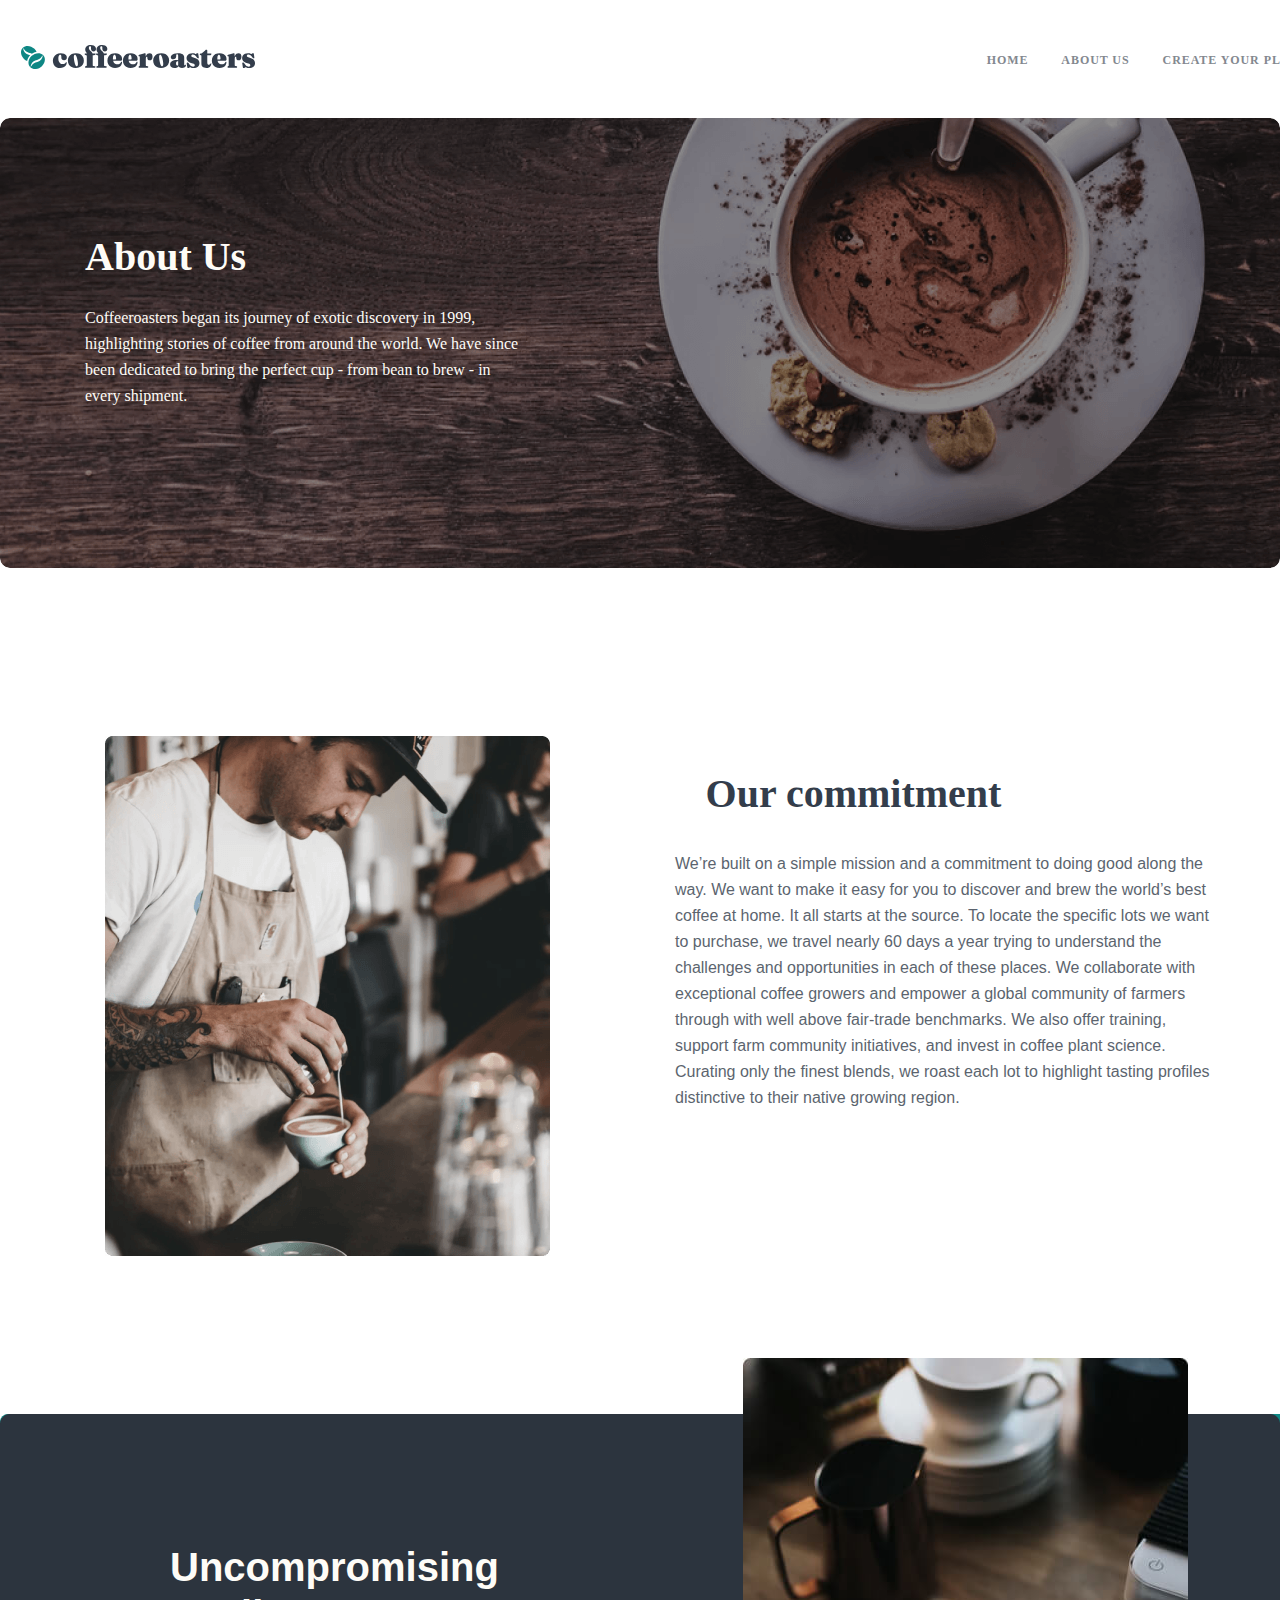
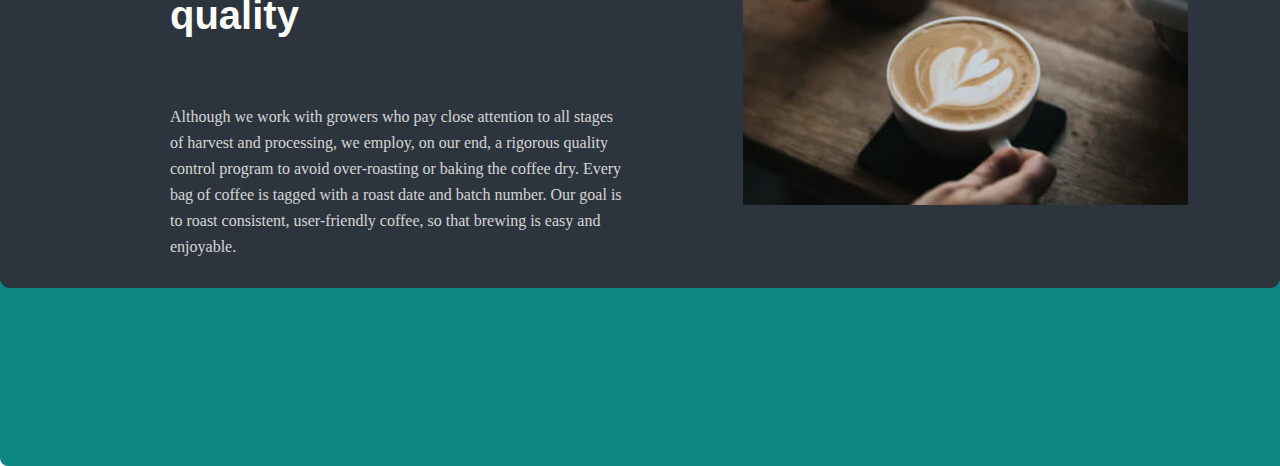
==== about.html @ 42d0ed80 "Add changing coffee" ====
<!DOCTYPE html>
<html lang="en">
<head>
    <meta charset="UTF-8">
    <meta http-equiv="X-UA-Compatible" content="IE=edge">
    <meta name="viewport" content="width=device-width, initial-scale=1.0">
    <link rel="stylesheet" href="./css/main.min.css">
    <title>About us</title>
</head>
<body>
    
    <!-- Header -->
    
    <header class="header">
        <div class="container">
            <a class="logo-link" href="./index.html">
                <img
                class="logo-link-image" 
                src="./images/header-logo.svg" 
                alt="coffeeroasters's logo"
                width="236"
                height="26"
                >
            </a>
            
            <!-- nav -->
            
            <nav class="nav">
                <ul class="nav__list">
                    <li class="nav__item">
                        <a class="nav__link nav__link--active" href="./index.html">HOME</a>
                    </li>
                    <li class="nav__item">
                        <a class="nav__link" href="./about.html">ABOUT US</a>
                    </li>
                    <li class="nav__item">
                        <a class="nav__link" href="./creat.html">Create your plan</a>
                    </li>
                </ul>
            </nav>
        </div>
    </header>
    
    <!-- Main -->
    
    <main class="main">
        
        <!-- Intro -->
        
        <section class="intro">
            <div class="container">
                <h1 class="intro__heading">About Us</h1>
                
                <p class="intro-paragraph">
                    Coffeeroasters began its journey of exotic discovery in 1999,
                    highlighting stories of coffee from around the world.
                    We have since been dedicated 
                    to bring the perfect cup - from bean to brew - in every shipment.
                </p>
            </div>
        </section>
        
        <section class="commitment">
            <div class="container">
                <img 
                class="commitment__image" 
                src="./images/Bitmap-about.png" 
                alt="coffeeroasters-web-site"
                width="445"
                height="520"
                >
                <div class="our-commitment">
                    <h2 class="commitment__heading">Our commitment</h2>
                    
                    <p class="commitment__paragraph">
                        We’re built on a simple mission and a commitment to doing good along the way.
                        We want to make it easy for you to discover and brew the world’s best coffee at home. 
                        It all starts at the source. To locate the specific lots we want to purchase,
                        we travel nearly 60 days a year trying to understand 
                        the challenges and opportunities in each of these places.
                        We collaborate with exceptional coffee growers and empower a global 
                        community of farmers through with well above fair-trade benchmarks.
                        We also offer training,
                        support farm community initiatives, and invest in coffee plant science.
                        Curating only the finest blends, we roast each lot to highlight 
                        tasting profiles distinctive to their native growing region.
                    </p>
                </div>
                
                
            </div>
        </section>
        
        <!-- Quality -->
        
        <section class="quality">
            <div class="container">
                <div class="quality__info">
                    <h2 class="quality__heading">Uncompromising quality</h2>
                    
                    <p class="quality__paragraph">
                        Although we work with growers who pay close attention 
                        to all stages of harvest and processing, we employ,
                        on our end, a rigorous quality control program to avoid over-roasting
                        or baking the coffee dry. Every bag of coffee is tagged with a roast 
                        date and batch number. Our goal is to roast consistent, user-friendly coffee,
                        so that brewing is easy and enjoyable.
                    </p>
                </div>
                <div class="quality_img"></div>
            </div>  
        </section>
        
        <!--  Our headquarters  -->
         
        <section class="headquarters">
            
            <div class="container">
                <h3 class="headquarters__heading">Our headquarters</h3>
                <div class="headquarters__table__child">
                    <ul class="headquarters__table__list">
                        <li class="headquarters__table__img"><img src="./images/UK.png" alt=""></li>
                        <li class="headquarter__table__item">United Kingdom</li>
                        <li class="headquarters__table__item">68 Asfordy Rd</li>
                        <li class="headquarters__table__item">Alcaston</li>
                        <li class="headquarters__table__item">SY6 1YA</li>
                        <li class="headquarters__table__item">8738374633</li>
                    </ul>
                </div>
                <div class="headquarters__table__child">
                    <ul class="headquarters__table__list">
                        <li class="headquarters__table__img"><img src="./images/Canada.png" alt=""></li>
                        <li class="headquarter__table__item">Canada</li>
                        <li class="headquarters__table__item">68 Asfordy Rd</li>
                        <li class="headquarters__table__item">Alcaston</li>
                        <li class="headquarters__table__item">SY6 1YA</li>
                        <li class="headquarters__table__item">8738374633</li>
                    </ul>
                </div>
                <div class="headquarters__table__child">
                    <ul class="headquarters__table__list">
                        <li class="headquarters__table__img"><img src="images/Australia.png" alt=""></li>
                        <li class="headquarter__table__item">Australia</li>
                        <li class="headquarters__table__item">68 Asfordy Rd</li>
                        <li class="headquarters__table__item">Alcaston</li>
                        <li class="headquarters__table__item">SY6 1YA</li>
                        <li class="headquarters__table__item">8738374633</li>
                    </ul>
                </div>
            </div>
            <!-- <div class="content"></div>
                <ul class="headquarters__sub__list">
                    <li class="headquarters__sub__item">
                        <h3 class="headquarters__sub__heading">United Kingdom</h3>
                        
                        <p class="headquarters__sub__text">
                            68  Asfordby Rd
                            Alcaston
                            SY6 1YA
                            +44 1241 918425
                        </p>
                    </li>
                    <li class="headquarters__sub__item">
                        <h3 class="headquarters__sub__heading">Canada</h3>
                        
                        <p class="headquarters__sub__text">
                            1528  Eglinton Avenue
                            Toronto
                            Ontario M4P 1A6
                            +1 416 485 2997
                        </p>
                    </li>
                    <li class="headquarters__sub__item">
                        <h3 class="headquarters__sub__heading">Australia</h3>
                        
                        <p class="headquarters__sub__text">
                            36 Swanston Street
                            Kewell
                            Victoria
                            +61 4 9928 3629
                        </p>
                    </li>
                </ul> -->
            </section>
        </main>
        
        <!-- Footer -->
        
        <footer class="footer">
            <div class="container">
                <div class="footer__inner">
                    <a class="logo-link" href="./index.html">
                        <img
                        class="logo-link-image" 
                        src="./images/logo-oq.svg" 
                        alt="coffeeroasters's logo"
                        width="236"
                        height="26"
                        >
                    </a>
                    
                    <!-- Nav -->
                    
                    <nav class="nav">
                        <ul class="nav__list">
                            <li class="nav__item">
                                <a class="nav__link" href="./index.html">HOME</a>
                            </li>
                            <li class="nav__item">
                                <a class="nav__link" href="/about.html">ABOUT US</a>
                            </li>
                            <li class="nav__item">
                                <a class="nav__link" href="/creat.html">Create your plan</a>
                            </li>
                        </ul>
                    </nav>
                    
                    <!-- Socials -->
                    
                    <ul class="socials">
                        <li class="socials__item">
                            <a class="socials__link" href="#">
                                <img
                                src="./images/facebooke.svg" 
                                alt="Social media icon"
                                width="24"
                                height="24"
                                >
                            </a>
                        </li>
                        <li class="socials__item">
                            <a class="socials__link" href="#">
                                <img 
                                src="./images/twiter-icon.svg" 
                                alt="Social media icon"
                                width="24"
                                height="24"
                                >
                            </a>
                        </li>
                        <li class="socials__item">
                            <a class="socials__link" href="#">
                                <img
                                src="./images/instagram-icon.svg" 
                                alt="Social media icon"
                                width="24"
                                height="24"
                                >
                            </a>
                        </li>
                    </ul>
                </div>
            </div>
        </footer>
</body>
</html>
---- css/main.min.css ----
/*! normalize.css v8.0.1 | MIT License | github.com/necolas/normalize.css */html{line-height:1.15;-webkit-text-size-adjust:100%}body{margin:0}main{display:block}h1{font-size:2em;margin:0.67em 0}hr{-webkit-box-sizing:content-box;box-sizing:content-box;height:0;overflow:visible}pre{font-family:monospace, monospace;font-size:1em}a{background-color:transparent}abbr[title]{border-bottom:none;text-decoration:underline;-webkit-text-decoration:underline dotted;text-decoration:underline dotted}b,strong{font-weight:bolder}code,kbd,samp{font-family:monospace, monospace;font-size:1em}small{font-size:80%}sub,sup{font-size:75%;line-height:0;position:relative;vertical-align:baseline}sub{bottom:-0.25em}sup{top:-0.5em}img{border-style:none}button,input,optgroup,select,textarea{font-family:inherit;font-size:100%;line-height:1.15;margin:0}button,input{overflow:visible}button,select{text-transform:none}button,[type="button"],[type="reset"],[type="submit"]{-webkit-appearance:button}button::-moz-focus-inner,[type="button"]::-moz-focus-inner,[type="reset"]::-moz-focus-inner,[type="submit"]::-moz-focus-inner{border-style:none;padding:0}button:-moz-focusring,[type="button"]:-moz-focusring,[type="reset"]:-moz-focusring,[type="submit"]:-moz-focusring{outline:1px dotted ButtonText}fieldset{padding:0.35em 0.75em 0.625em}legend{-webkit-box-sizing:border-box;box-sizing:border-box;color:inherit;display:table;max-width:100%;padding:0;white-space:normal}progress{vertical-align:baseline}textarea{overflow:auto}[type="checkbox"],[type="radio"]{-webkit-box-sizing:border-box;box-sizing:border-box;padding:0}[type="number"]::-webkit-inner-spin-button,[type="number"]::-webkit-outer-spin-button{height:auto}[type="search"]{-webkit-appearance:textfield;outline-offset:-2px}[type="search"]::-webkit-search-decoration{-webkit-appearance:none}::-webkit-file-upload-button{-webkit-appearance:button;font:inherit}details{display:block}summary{display:list-item}template{display:none}[hidden]{display:none}@font-face{font-family:'Fraunces';font-style:italic;font-weight:900;src:url("../fonts/fraunces-v10-latin-900italic.woff2") format("woff2") url("../fonts/fraunces-v10-latin-900italic.woff") format("woff")}@font-face{font-family:'Barlow';font-style:normal;font-weight:400;src:url("../fonts/barlow-v5-latin-regular.woff2") format("woff2") url("../fonts/barlow-v5-latin-regular.woff") format("woff")}@font-face{font-family:'Barlow';font-style:normal;font-weight:700;src:url("../fonts/barlow-v5-latin-700.woff2") format("woff2") url("../fonts/barlow-v5-latin-700.woff") format("woff")}*{-webkit-box-sizing:border-box;box-sizing:border-box}html{height:100%}body{height:100%;display:-webkit-box;display:-ms-flexbox;display:flex;-webkit-box-orient:vertical;-webkit-box-direction:normal;-ms-flex-direction:column;flex-direction:column;margin:0;padding:0;font-family:"Arial", sans-serif}.img{vertical-align:middle;-o-object-fit:cover;object-fit:cover}.main{-webkit-box-flex:1;-ms-flex-positive:1;flex-grow:1}.container{width:1320px;margin:0 auto;padding:0 20px}.container__small{width:1150px;margin:0 auto;padding:0 20px}.header .container{display:-webkit-box;display:-ms-flexbox;display:flex;-webkit-box-align:center;-ms-flex-align:center;align-items:center;-webkit-box-pack:justify;-ms-flex-pack:justify;justify-content:space-between;padding:44px 20px}.nav__list{display:-webkit-box;display:-ms-flexbox;display:flex;-webkit-box-align:center;-ms-flex-align:center;align-items:center;margin:0;padding:0;list-style-type:none}.nav__item+.nav__item{margin-left:33px}.nav__link{text-decoration:none;font-family:Barlow;font-weight:700;font-size:12px;line-height:15px;letter-spacing:0.923077px;text-transform:uppercase;color:#83888F;-webkit-transition:color 0.2s ease;transition:color 0.2s ease}.nav__link:hover{color:#333D4B}.nav__link:active{color:#333D4B}.hero .container{width:1280px;height:600px;padding:115px 85px;background-image:url(../images/Bitmap.png);border-radius:10px;background-position:center;background-repeat:no-repeat}.hero__heading{width:493px;height:145px;font-family:Fraunces;font-weight:900;margin-top:0;margin-bottom:32px;font-size:72px;line-height:72px;color:#fefcf7}.hero__description{width:445px;font-family:Barlow;font-weight:400;margin-top:0;margin-bottom:56px;font-size:16px;line-height:26px;color:#FEFCF7;opacity:0.8}.intro .container{width:1280px;height:450px;padding:115px 85px;border-radius:10px;background-image:url("../images/about us.png");background-position:center;background-repeat:no-repeat}.intro__heading{width:188px;height:48px;font-family:Fraunces;font-weight:900;margin-top:0;margin-bottom:24px;font-size:40px;line-height:48px;color:#FEFCF7}.intro-paragraph{width:445px;font-family:Barlow;font-weight:400;font-size:16px;line-height:26px;color:#FEFCF7}.collection .container__small{margin:0 auto;margin-bottom:200px;padding:0;background-image:url("../images/Group 13.png");background-position:top;background-repeat:no-repeat}.collection__list{display:-webkit-box;display:-ms-flexbox;display:flex;-webkit-box-pack:justify;-ms-flex-pack:justify;justify-content:space-between;list-style-type:none;text-align:center}.collection__item__espresso{width:255px;background-image:url("../images/kopi1 copy.png");background-position:center;background-size:255px 193px;background-repeat:no-repeat;margin:0;padding:0;padding-top:320px}.collection__item__planalto{width:255px;background-image:url("../images/kopi2.png");background-position:center;background-size:255px 193px;background-repeat:no-repeat;margin:0;padding:0;padding-top:320px}.collection__item__piccollo{width:255px;background-image:url("../images/kopi3.png");background-position:center;background-size:255px 193px;background-repeat:no-repeat;margin:0;padding:0;padding-top:320px}.collection__item__danche{width:255px;background-image:url("../images/kopi4 (1).png");background-position:center;background-size:255px 193px;background-repeat:no-repeat;margin:0;padding:0;padding-top:320px}.collection__heading{font-size:24px;line-height:32px;-webkit-box-align:center;-ms-flex-align:center;align-items:center;text-align:center;color:#333D4B}.collection__paragraph{width:255px;height:78px;font-size:16px;line-height:26px;text-align:center;color:#333D4B}.service .container{position:relative;background-color:#2C343E;border-radius:10px;color:white;text-align:center}.service-heading{padding-top:100px;padding-right:475.5px;padding-left:475.5px}.service__info__paragraph{padding-bottom:317px;width:540px;margin:0 auto}.service__info{color:#FEFCF7}.quality{position:absolute;background-color:#0E8784;border-radius:8px}.services{width:350px}.services__sub__list{width:350px;height:382px;position:relative;display:-webkit-box;display:-ms-flexbox;display:flex;margin-right:100px;-webkit-box-pack:justify;-ms-flex-pack:justify;justify-content:space-between;position:relative}.coffe{width:71px;height:72px;display:-webkit-box;display:-ms-flexbox;display:flex;-webkit-box-pack:center;-ms-flex-pack:center;justify-content:center;-webkit-box-align:center;-ms-flex-align:center;align-items:center;margin-top:100px}.services__sub__item{width:350px;background-color:#0E8784;list-style-type:none;border-radius:8px;position:absolute}.services .container{width:1110px}.services__sub__heading{width:255px;font-family:Fraunces;font-weight:900;font-size:24px;line-height:32px;text-align:center;color:#FEFCF7}.services__sub__text{width:255px;font-family:Barlow;font-size:16px;line-height:26px;text-align:center;color:#FEFCF7}.socials{display:-webkit-box;display:-ms-flexbox;display:flex;-webkit-box-align:center;-ms-flex-align:center;align-items:center;-webkit-box-pack:justify;-ms-flex-pack:justify;justify-content:space-between;margin:0;margin-left:auto;padding:0;list-style-type:none}.socials__item+.socials__item{margin-left:24px}.socials__link{text-decoration:none}.footer .container{background-color:#2C343E}.footer__inner{display:-webkit-box;display:-ms-flexbox;display:flex;-webkit-box-align:center;-ms-flex-align:center;align-items:center;padding:47px 20px}.footer .logo-link{margin-right:103px}.footer .nav__link:hover{color:#fefcf7}.button{display:inline-block;width:217px;text-decoration:none;padding:15px;font-family:Fraunces;font-weight:900;font-size:18px;line-height:25px;text-align:center;white-space:nowrap;overflow:hidden;text-overflow:ellipsis;color:#FEFCF7;background:#0E8784;border:none;border-radius:6px;cursor:pointer;-webkit-transition:background-color 0.2s ease;transition:background-color 0.2s ease}.button:hover{background-color:#66D2CF}.button:disabled{background-color:#e2dedb}.commitment .container{display:-webkit-box;display:-ms-flexbox;display:flex;-webkit-box-pack:justify;-ms-flex-pack:justify;justify-content:space-between;width:1110px;height:520px}.commitment{margin-top:168px;margin-bottom:158px}.commitment__image{display:-webkit-box;display:-ms-flexbox;display:flex;-webkit-box-pack:center;-ms-flex-pack:center;justify-content:center;-webkit-box-align:center;-ms-flex-align:center;align-items:center;width:445px;height:520px;margin-right:125px;-o-object-fit:cover;object-fit:cover}.our-commitment{width:540px}.commitment__heading{display:-webkit-box;display:-ms-flexbox;display:flex;-webkit-box-pack:center;-ms-flex-pack:center;justify-content:center;-webkit-box-align:center;-ms-flex-align:center;align-items:center;width:357px;font-family:Fraunces;font-weight:900;font-size:40px;line-height:48px;color:#333D4B}.commitment__paragraph{display:-webkit-box;display:-ms-flexbox;display:flex;-webkit-box-pack:center;-ms-flex-pack:center;justify-content:center;-webkit-box-align:center;-ms-flex-align:center;align-items:center;width:540px;font-size:16px;line-height:26px;color:#333D4B;opacity:0.8}.quality .container{position:relative;display:-webkit-box;display:-ms-flexbox;display:flex;-webkit-box-pack:justify;-ms-flex-pack:justify;justify-content:space-between;padding:85px;padding-bottom:190px;background-image:url("../images/Mask-about.png");background-repeat:no-repeat}.quality__info{width:540px}.quality__heading{padding-top:10px;padding-left:85px;font-weight:900;font-size:40px;line-height:48px;color:#FEFCF7}.quality__heading::before{bottom:40%;right:10%;width:445px;height:447px;position:absolute;background-image:url(../images/Bitmap2-about.jpg);background-repeat:no-repeat;content:""}.quality__paragraph{padding-top:32px;padding-left:85px;width:540px;font-family:Barlow;font-weight:normal;font-size:16px;line-height:26px;color:#FEFCF7;opacity:0.8}.headquarters .container{display:-webkit-box;display:-ms-flexbox;display:flex}.headquarters__heading{width:255px;font-family:Fraunces;font-weight:900;font-size:24px;line-height:32px;color:#83888F}.headquarters__table{width:1110px;margin-left:auto;margin-right:auto;display:-webkit-box;display:-ms-flexbox;display:flex}.headquarters__sub__list{display:-webkit-box;display:-ms-flexbox;display:flex;-webkit-box-pack:justify;-ms-flex-pack:justify;justify-content:space-between}.headquarters__table__child{padding:85px}.headquarters__table__list{margin:0;padding:85px;padding:0;list-style-type:none}.content{width:1045px;height:262px}.headquarters__sub__item{-webkit-box-align:center;-ms-flex-align:center;align-items:center;-webkit-box-pack:center;-ms-flex-pack:center;justify-content:center}.headquarters__sub__heading{width:272px;height:36}.headquarters__sub__text{width:285px;height:107px}.headquarters__table__img{width:48.97px;height:43.94px;margin-bottom:55px}.headquarter__table__item{margin-bottom:24px;font-family:Fraunces;font-weight:900;font-size:32px;line-height:36px;color:#333D4B}.headquarters__table__item{font-family:Barlow;font-size:16px;line-height:26px;color:#333D4B}.starting .container{width:1280px;height:450px;padding:115px 85px;margin-bottom:160px;border-radius:10px;background-image:url("..//../images/creat.png");background-position:center;background-repeat:no-repeat}.starting__heading{width:300px;height:48px;font-family:Fraunces;font-weight:900;margin-top:0;margin-bottom:24px;font-size:40px;line-height:48px;color:#FEFCF7}.starting__paragraph{width:445px;font-family:Barlow;font-weight:400;font-size:16px;line-height:26px;color:#FEFCF7}.choice .container{width:1280px;height:653px;color:#2C343E;background:#2C343E;border-radius:10px}.choice__list{display:-webkit-box;display:-ms-flexbox;display:flex;list-style-type:none}.choice__list .choice__list::before{position:absolute;display:block;width:763px;height:1px;background-color:#FDD6BA;content:''}.choice__item{position:relative;width:285px;padding-top:100px;margin:20px;margin-top:0}.choice__item::before{position:absolute;margin-top:50px;top:0;display:inline-block;width:27px;height:27px;border:2px solid #0E8784;border-radius:50%;-webkit-box-sizing:border-box;box-sizing:border-box;content:''}.choice__item+.choice__item{margin-left:95px}.choice__heading{display:-webkit-box;display:-ms-flexbox;display:flex;-webkit-box-orient:vertical;-webkit-box-direction:normal;-ms-flex-direction:column;flex-direction:column;margin-bottom:42px}.choice__heading__count{margin-bottom:38px;font-family:Fraunces 9pt;font-style:normal;font-weight:900;font-size:72px;line-height:72px;color:#FDD6BA}.choice__heading__text{font-family:Fraunces 9pt;font-style:normal;font-weight:900;font-size:32px;line-height:36px;color:#FEFCF7}.choice__text{font-family:Barlow;font-style:normal;font-weight:normal;font-size:16px;line-height:26px;color:#FEFCF7}.choice .container{position:relative;width:1280px;margin-bottom:168px;background:#2C343E;border-radius:10px}.choices__list{display:-webkit-box;display:-ms-flexbox;display:flex;margin:0;padding:0;list-style-type:none}.choices__list::before{content:'';width:730px;height:1px;background-color:green;display:block}.choices__item{width:285px}.choices__item::before{position:absolute;margin-top:50px;top:0;display:inline-block;width:31px;height:31px;border:2px solid #0E8784;border-radius:50%;-webkit-box-sizing:border-box;box-sizing:border-box;content:''}.choices__item+.choice__item{margin-left:95px}.choices__heading{display:-webkit-box;display:-ms-flexbox;display:flex;-webkit-box-orient:vertical;-webkit-box-direction:normal;-ms-flex-direction:column;flex-direction:column;margin-bottom:42px}.choices__heading__count{margin-bottom:38px;font-family:Fraunces 9pt;font-style:normal;font-weight:900;font-size:72px;line-height:72px;color:#FDD6BA}.choices__heading__text{font-family:Fraunces 9pt;font-style:normal;font-weight:900;font-size:32px;line-height:36px;color:#FEFCF7}.choices__text{font-family:Barlow;font-style:normal;font-weight:normal;font-size:16px;line-height:26px;color:#FEFCF7}.customer .container{margin-bottom:168px}.customer__right__list{list-style-type:none;margin:0;padding:0}.customer-right__link{text-decoration:none;font-family:"Fraunces", Arial, Helvetica, sans-serif;opacity:0.4;font-weight:900;font-size:24px;line-height:32px;color:#333D4B}.customer-right__link:hover{opacity:0.8}.customer-right__link:active{opacity:1}.customer__right__item+.customer__right__item::before{display:block;width:255px;height:1px;margin:24px 0;background-color:#83888F;content:''}.customer__intro__box{display:-webkit-box;display:-ms-flexbox;display:flex}.customer__left__list{list-style-type:none}.customer__lable+.customer__lable{margin-left:23px}.customer__left__heading{font-family:Fraunces 9pt;font-weight:900;font-size:40px;line-height:48px;color:#83888F;list-style-type:none}.customer__box{width:228px;background:#F4F1EB;border-radius:8px;padding:32px 28px;padding-bottom:84px;display:block}.customer__box__heading{display:block;width:99px;font-family:Fraunces 9pt;margin-bottom:24px;font-weight:900;font-size:24px;line-height:32px;color:#333D4B}.customer__box__text{display:block;font-family:Barlow;font-size:16px;line-height:26px;color:#333D4B}
/*# sourceMappingURL=main.min.css.map */
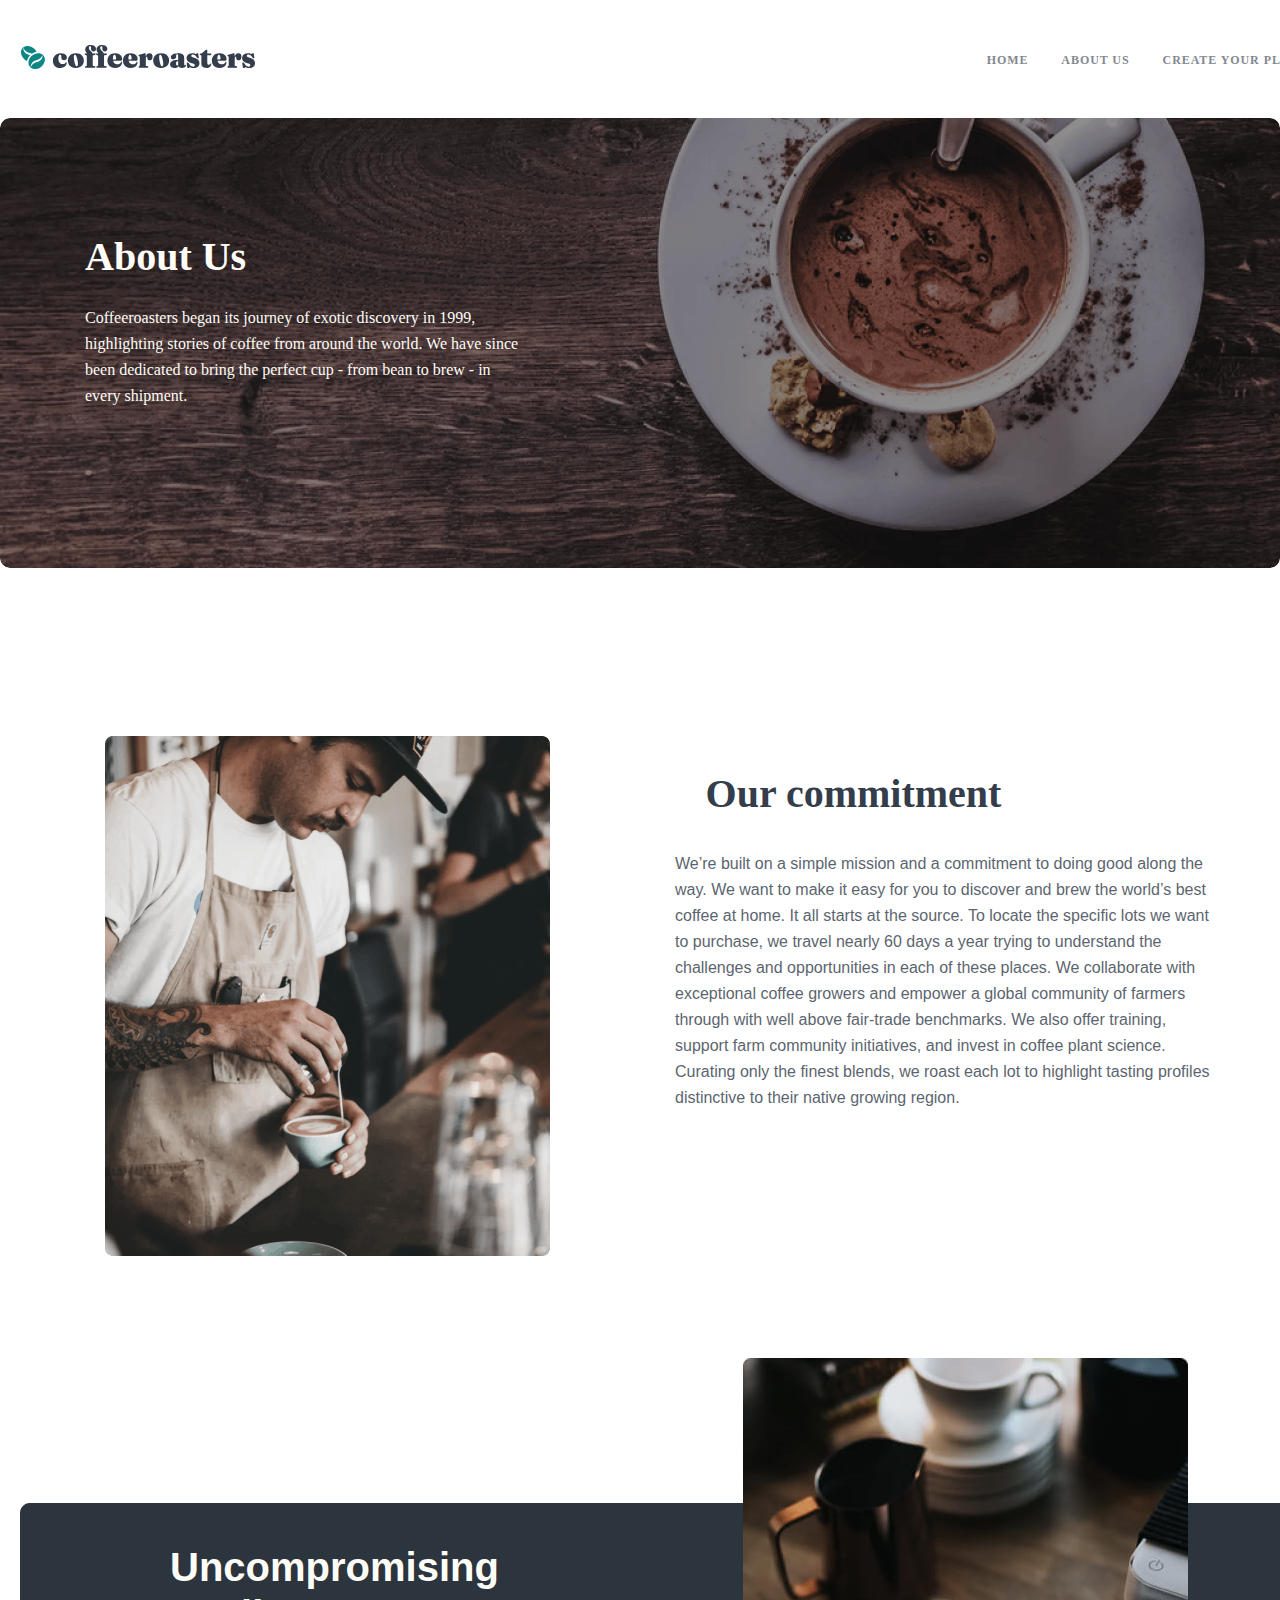
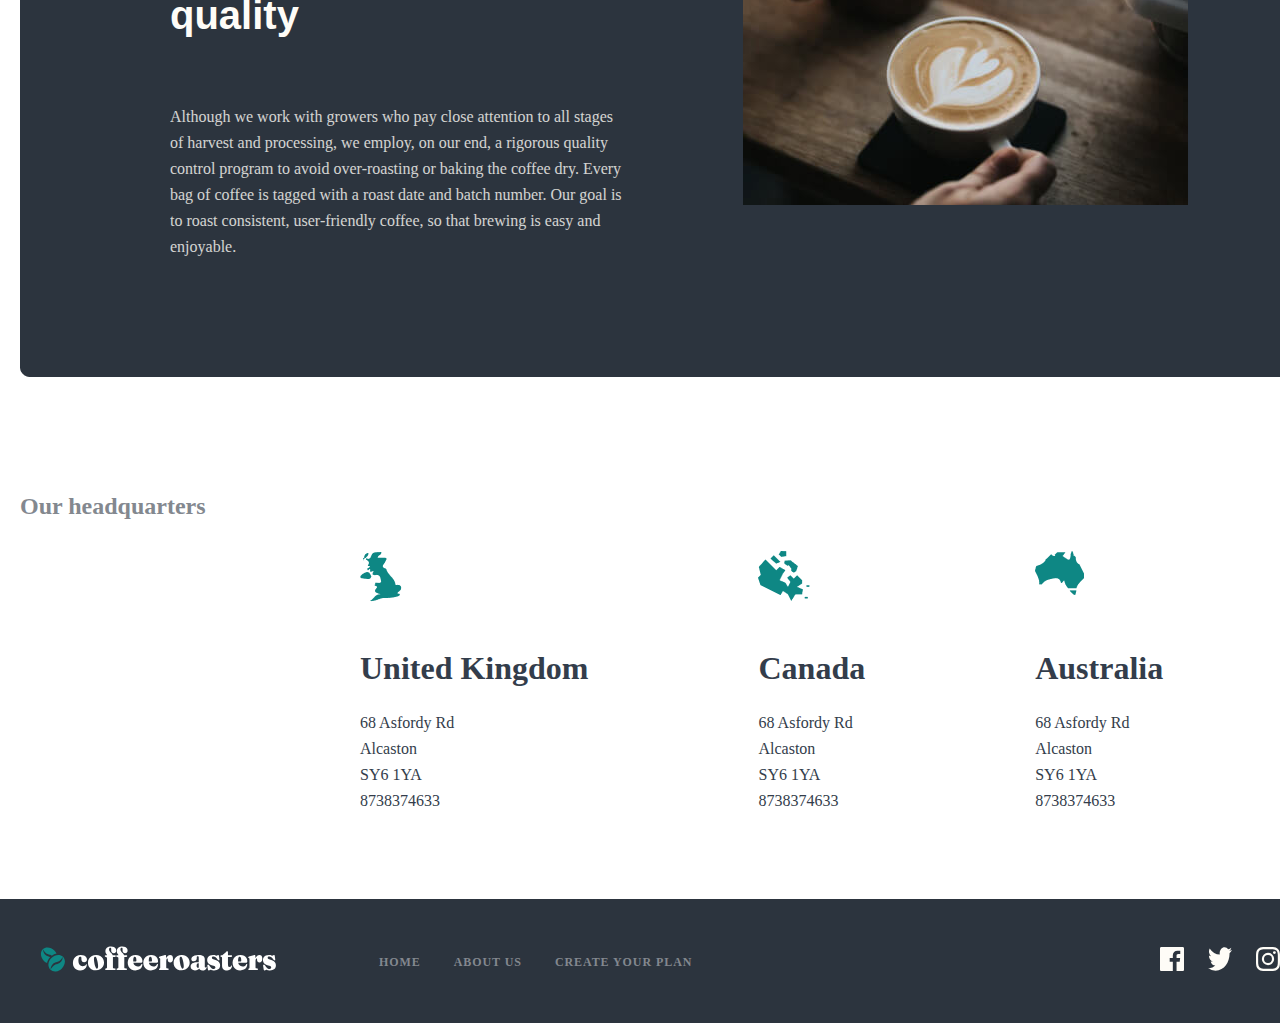
==== commit ad5bdabc: "Add Ending coffee" ====
--- a/about.html
+++ b/about.html
@@ -112,7 +112,7 @@
         </section>
         
         <!--  Our headquarters  -->
-         
+        
         <section class="headquarters">
             
             <div class="container">
@@ -252,5 +252,5 @@
                 </div>
             </div>
         </footer>
-</body>
-</html>+    </body>
+    </html>--- a/css/main.min.css
+++ b/css/main.min.css
@@ -1,2 +1,2 @@
-/*! normalize.css v8.0.1 | MIT License | github.com/necolas/normalize.css */html{line-height:1.15;-webkit-text-size-adjust:100%}body{margin:0}main{display:block}h1{font-size:2em;margin:0.67em 0}hr{-webkit-box-sizing:content-box;box-sizing:content-box;height:0;overflow:visible}pre{font-family:monospace, monospace;font-size:1em}a{background-color:transparent}abbr[title]{border-bottom:none;text-decoration:underline;-webkit-text-decoration:underline dotted;text-decoration:underline dotted}b,strong{font-weight:bolder}code,kbd,samp{font-family:monospace, monospace;font-size:1em}small{font-size:80%}sub,sup{font-size:75%;line-height:0;position:relative;vertical-align:baseline}sub{bottom:-0.25em}sup{top:-0.5em}img{border-style:none}button,input,optgroup,select,textarea{font-family:inherit;font-size:100%;line-height:1.15;margin:0}button,input{overflow:visible}button,select{text-transform:none}button,[type="button"],[type="reset"],[type="submit"]{-webkit-appearance:button}button::-moz-focus-inner,[type="button"]::-moz-focus-inner,[type="reset"]::-moz-focus-inner,[type="submit"]::-moz-focus-inner{border-style:none;padding:0}button:-moz-focusring,[type="button"]:-moz-focusring,[type="reset"]:-moz-focusring,[type="submit"]:-moz-focusring{outline:1px dotted ButtonText}fieldset{padding:0.35em 0.75em 0.625em}legend{-webkit-box-sizing:border-box;box-sizing:border-box;color:inherit;display:table;max-width:100%;padding:0;white-space:normal}progress{vertical-align:baseline}textarea{overflow:auto}[type="checkbox"],[type="radio"]{-webkit-box-sizing:border-box;box-sizing:border-box;padding:0}[type="number"]::-webkit-inner-spin-button,[type="number"]::-webkit-outer-spin-button{height:auto}[type="search"]{-webkit-appearance:textfield;outline-offset:-2px}[type="search"]::-webkit-search-decoration{-webkit-appearance:none}::-webkit-file-upload-button{-webkit-appearance:button;font:inherit}details{display:block}summary{display:list-item}template{display:none}[hidden]{display:none}@font-face{font-family:'Fraunces';font-style:italic;font-weight:900;src:url("../fonts/fraunces-v10-latin-900italic.woff2") format("woff2") url("../fonts/fraunces-v10-latin-900italic.woff") format("woff")}@font-face{font-family:'Barlow';font-style:normal;font-weight:400;src:url("../fonts/barlow-v5-latin-regular.woff2") format("woff2") url("../fonts/barlow-v5-latin-regular.woff") format("woff")}@font-face{font-family:'Barlow';font-style:normal;font-weight:700;src:url("../fonts/barlow-v5-latin-700.woff2") format("woff2") url("../fonts/barlow-v5-latin-700.woff") format("woff")}*{-webkit-box-sizing:border-box;box-sizing:border-box}html{height:100%}body{height:100%;display:-webkit-box;display:-ms-flexbox;display:flex;-webkit-box-orient:vertical;-webkit-box-direction:normal;-ms-flex-direction:column;flex-direction:column;margin:0;padding:0;font-family:"Arial", sans-serif}.img{vertical-align:middle;-o-object-fit:cover;object-fit:cover}.main{-webkit-box-flex:1;-ms-flex-positive:1;flex-grow:1}.container{width:1320px;margin:0 auto;padding:0 20px}.container__small{width:1150px;margin:0 auto;padding:0 20px}.header .container{display:-webkit-box;display:-ms-flexbox;display:flex;-webkit-box-align:center;-ms-flex-align:center;align-items:center;-webkit-box-pack:justify;-ms-flex-pack:justify;justify-content:space-between;padding:44px 20px}.nav__list{display:-webkit-box;display:-ms-flexbox;display:flex;-webkit-box-align:center;-ms-flex-align:center;align-items:center;margin:0;padding:0;list-style-type:none}.nav__item+.nav__item{margin-left:33px}.nav__link{text-decoration:none;font-family:Barlow;font-weight:700;font-size:12px;line-height:15px;letter-spacing:0.923077px;text-transform:uppercase;color:#83888F;-webkit-transition:color 0.2s ease;transition:color 0.2s ease}.nav__link:hover{color:#333D4B}.nav__link:active{color:#333D4B}.hero .container{width:1280px;height:600px;padding:115px 85px;background-image:url(../images/Bitmap.png);border-radius:10px;background-position:center;background-repeat:no-repeat}.hero__heading{width:493px;height:145px;font-family:Fraunces;font-weight:900;margin-top:0;margin-bottom:32px;font-size:72px;line-height:72px;color:#fefcf7}.hero__description{width:445px;font-family:Barlow;font-weight:400;margin-top:0;margin-bottom:56px;font-size:16px;line-height:26px;color:#FEFCF7;opacity:0.8}.intro .container{width:1280px;height:450px;padding:115px 85px;border-radius:10px;background-image:url("../images/about us.png");background-position:center;background-repeat:no-repeat}.intro__heading{width:188px;height:48px;font-family:Fraunces;font-weight:900;margin-top:0;margin-bottom:24px;font-size:40px;line-height:48px;color:#FEFCF7}.intro-paragraph{width:445px;font-family:Barlow;font-weight:400;font-size:16px;line-height:26px;color:#FEFCF7}.collection .container__small{margin:0 auto;margin-bottom:200px;padding:0;background-image:url("../images/Group 13.png");background-position:top;background-repeat:no-repeat}.collection__list{display:-webkit-box;display:-ms-flexbox;display:flex;-webkit-box-pack:justify;-ms-flex-pack:justify;justify-content:space-between;list-style-type:none;text-align:center}.collection__item__espresso{width:255px;background-image:url("../images/kopi1 copy.png");background-position:center;background-size:255px 193px;background-repeat:no-repeat;margin:0;padding:0;padding-top:320px}.collection__item__planalto{width:255px;background-image:url("../images/kopi2.png");background-position:center;background-size:255px 193px;background-repeat:no-repeat;margin:0;padding:0;padding-top:320px}.collection__item__piccollo{width:255px;background-image:url("../images/kopi3.png");background-position:center;background-size:255px 193px;background-repeat:no-repeat;margin:0;padding:0;padding-top:320px}.collection__item__danche{width:255px;background-image:url("../images/kopi4 (1).png");background-position:center;background-size:255px 193px;background-repeat:no-repeat;margin:0;padding:0;padding-top:320px}.collection__heading{font-size:24px;line-height:32px;-webkit-box-align:center;-ms-flex-align:center;align-items:center;text-align:center;color:#333D4B}.collection__paragraph{width:255px;height:78px;font-size:16px;line-height:26px;text-align:center;color:#333D4B}.service .container{position:relative;background-color:#2C343E;border-radius:10px;color:white;text-align:center}.service-heading{padding-top:100px;padding-right:475.5px;padding-left:475.5px}.service__info__paragraph{padding-bottom:317px;width:540px;margin:0 auto}.service__info{color:#FEFCF7}.quality{position:absolute;background-color:#0E8784;border-radius:8px}.services{width:350px}.services__sub__list{width:350px;height:382px;position:relative;display:-webkit-box;display:-ms-flexbox;display:flex;margin-right:100px;-webkit-box-pack:justify;-ms-flex-pack:justify;justify-content:space-between;position:relative}.coffe{width:71px;height:72px;display:-webkit-box;display:-ms-flexbox;display:flex;-webkit-box-pack:center;-ms-flex-pack:center;justify-content:center;-webkit-box-align:center;-ms-flex-align:center;align-items:center;margin-top:100px}.services__sub__item{width:350px;background-color:#0E8784;list-style-type:none;border-radius:8px;position:absolute}.services .container{width:1110px}.services__sub__heading{width:255px;font-family:Fraunces;font-weight:900;font-size:24px;line-height:32px;text-align:center;color:#FEFCF7}.services__sub__text{width:255px;font-family:Barlow;font-size:16px;line-height:26px;text-align:center;color:#FEFCF7}.socials{display:-webkit-box;display:-ms-flexbox;display:flex;-webkit-box-align:center;-ms-flex-align:center;align-items:center;-webkit-box-pack:justify;-ms-flex-pack:justify;justify-content:space-between;margin:0;margin-left:auto;padding:0;list-style-type:none}.socials__item+.socials__item{margin-left:24px}.socials__link{text-decoration:none}.footer .container{background-color:#2C343E}.footer__inner{display:-webkit-box;display:-ms-flexbox;display:flex;-webkit-box-align:center;-ms-flex-align:center;align-items:center;padding:47px 20px}.footer .logo-link{margin-right:103px}.footer .nav__link:hover{color:#fefcf7}.button{display:inline-block;width:217px;text-decoration:none;padding:15px;font-family:Fraunces;font-weight:900;font-size:18px;line-height:25px;text-align:center;white-space:nowrap;overflow:hidden;text-overflow:ellipsis;color:#FEFCF7;background:#0E8784;border:none;border-radius:6px;cursor:pointer;-webkit-transition:background-color 0.2s ease;transition:background-color 0.2s ease}.button:hover{background-color:#66D2CF}.button:disabled{background-color:#e2dedb}.commitment .container{display:-webkit-box;display:-ms-flexbox;display:flex;-webkit-box-pack:justify;-ms-flex-pack:justify;justify-content:space-between;width:1110px;height:520px}.commitment{margin-top:168px;margin-bottom:158px}.commitment__image{display:-webkit-box;display:-ms-flexbox;display:flex;-webkit-box-pack:center;-ms-flex-pack:center;justify-content:center;-webkit-box-align:center;-ms-flex-align:center;align-items:center;width:445px;height:520px;margin-right:125px;-o-object-fit:cover;object-fit:cover}.our-commitment{width:540px}.commitment__heading{display:-webkit-box;display:-ms-flexbox;display:flex;-webkit-box-pack:center;-ms-flex-pack:center;justify-content:center;-webkit-box-align:center;-ms-flex-align:center;align-items:center;width:357px;font-family:Fraunces;font-weight:900;font-size:40px;line-height:48px;color:#333D4B}.commitment__paragraph{display:-webkit-box;display:-ms-flexbox;display:flex;-webkit-box-pack:center;-ms-flex-pack:center;justify-content:center;-webkit-box-align:center;-ms-flex-align:center;align-items:center;width:540px;font-size:16px;line-height:26px;color:#333D4B;opacity:0.8}.quality .container{position:relative;display:-webkit-box;display:-ms-flexbox;display:flex;-webkit-box-pack:justify;-ms-flex-pack:justify;justify-content:space-between;padding:85px;padding-bottom:190px;background-image:url("../images/Mask-about.png");background-repeat:no-repeat}.quality__info{width:540px}.quality__heading{padding-top:10px;padding-left:85px;font-weight:900;font-size:40px;line-height:48px;color:#FEFCF7}.quality__heading::before{bottom:40%;right:10%;width:445px;height:447px;position:absolute;background-image:url(../images/Bitmap2-about.jpg);background-repeat:no-repeat;content:""}.quality__paragraph{padding-top:32px;padding-left:85px;width:540px;font-family:Barlow;font-weight:normal;font-size:16px;line-height:26px;color:#FEFCF7;opacity:0.8}.headquarters .container{display:-webkit-box;display:-ms-flexbox;display:flex}.headquarters__heading{width:255px;font-family:Fraunces;font-weight:900;font-size:24px;line-height:32px;color:#83888F}.headquarters__table{width:1110px;margin-left:auto;margin-right:auto;display:-webkit-box;display:-ms-flexbox;display:flex}.headquarters__sub__list{display:-webkit-box;display:-ms-flexbox;display:flex;-webkit-box-pack:justify;-ms-flex-pack:justify;justify-content:space-between}.headquarters__table__child{padding:85px}.headquarters__table__list{margin:0;padding:85px;padding:0;list-style-type:none}.content{width:1045px;height:262px}.headquarters__sub__item{-webkit-box-align:center;-ms-flex-align:center;align-items:center;-webkit-box-pack:center;-ms-flex-pack:center;justify-content:center}.headquarters__sub__heading{width:272px;height:36}.headquarters__sub__text{width:285px;height:107px}.headquarters__table__img{width:48.97px;height:43.94px;margin-bottom:55px}.headquarter__table__item{margin-bottom:24px;font-family:Fraunces;font-weight:900;font-size:32px;line-height:36px;color:#333D4B}.headquarters__table__item{font-family:Barlow;font-size:16px;line-height:26px;color:#333D4B}.starting .container{width:1280px;height:450px;padding:115px 85px;margin-bottom:160px;border-radius:10px;background-image:url("..//../images/creat.png");background-position:center;background-repeat:no-repeat}.starting__heading{width:300px;height:48px;font-family:Fraunces;font-weight:900;margin-top:0;margin-bottom:24px;font-size:40px;line-height:48px;color:#FEFCF7}.starting__paragraph{width:445px;font-family:Barlow;font-weight:400;font-size:16px;line-height:26px;color:#FEFCF7}.choice .container{width:1280px;height:653px;color:#2C343E;background:#2C343E;border-radius:10px}.choice__list{display:-webkit-box;display:-ms-flexbox;display:flex;list-style-type:none}.choice__list .choice__list::before{position:absolute;display:block;width:763px;height:1px;background-color:#FDD6BA;content:''}.choice__item{position:relative;width:285px;padding-top:100px;margin:20px;margin-top:0}.choice__item::before{position:absolute;margin-top:50px;top:0;display:inline-block;width:27px;height:27px;border:2px solid #0E8784;border-radius:50%;-webkit-box-sizing:border-box;box-sizing:border-box;content:''}.choice__item+.choice__item{margin-left:95px}.choice__heading{display:-webkit-box;display:-ms-flexbox;display:flex;-webkit-box-orient:vertical;-webkit-box-direction:normal;-ms-flex-direction:column;flex-direction:column;margin-bottom:42px}.choice__heading__count{margin-bottom:38px;font-family:Fraunces 9pt;font-style:normal;font-weight:900;font-size:72px;line-height:72px;color:#FDD6BA}.choice__heading__text{font-family:Fraunces 9pt;font-style:normal;font-weight:900;font-size:32px;line-height:36px;color:#FEFCF7}.choice__text{font-family:Barlow;font-style:normal;font-weight:normal;font-size:16px;line-height:26px;color:#FEFCF7}.choice .container{position:relative;width:1280px;margin-bottom:168px;background:#2C343E;border-radius:10px}.choices__list{display:-webkit-box;display:-ms-flexbox;display:flex;margin:0;padding:0;list-style-type:none}.choices__list::before{content:'';width:730px;height:1px;background-color:green;display:block}.choices__item{width:285px}.choices__item::before{position:absolute;margin-top:50px;top:0;display:inline-block;width:31px;height:31px;border:2px solid #0E8784;border-radius:50%;-webkit-box-sizing:border-box;box-sizing:border-box;content:''}.choices__item+.choice__item{margin-left:95px}.choices__heading{display:-webkit-box;display:-ms-flexbox;display:flex;-webkit-box-orient:vertical;-webkit-box-direction:normal;-ms-flex-direction:column;flex-direction:column;margin-bottom:42px}.choices__heading__count{margin-bottom:38px;font-family:Fraunces 9pt;font-style:normal;font-weight:900;font-size:72px;line-height:72px;color:#FDD6BA}.choices__heading__text{font-family:Fraunces 9pt;font-style:normal;font-weight:900;font-size:32px;line-height:36px;color:#FEFCF7}.choices__text{font-family:Barlow;font-style:normal;font-weight:normal;font-size:16px;line-height:26px;color:#FEFCF7}.customer .container{margin-bottom:168px}.customer__right__list{list-style-type:none;margin:0;padding:0}.customer-right__link{text-decoration:none;font-family:"Fraunces", Arial, Helvetica, sans-serif;opacity:0.4;font-weight:900;font-size:24px;line-height:32px;color:#333D4B}.customer-right__link:hover{opacity:0.8}.customer-right__link:active{opacity:1}.customer__right__item+.customer__right__item::before{display:block;width:255px;height:1px;margin:24px 0;background-color:#83888F;content:''}.customer__intro__box{display:-webkit-box;display:-ms-flexbox;display:flex}.customer__left__list{list-style-type:none}.customer__lable+.customer__lable{margin-left:23px}.customer__left__heading{font-family:Fraunces 9pt;font-weight:900;font-size:40px;line-height:48px;color:#83888F;list-style-type:none}.customer__box{width:228px;background:#F4F1EB;border-radius:8px;padding:32px 28px;padding-bottom:84px;display:block}.customer__box__heading{display:block;width:99px;font-family:Fraunces 9pt;margin-bottom:24px;font-weight:900;font-size:24px;line-height:32px;color:#333D4B}.customer__box__text{display:block;font-family:Barlow;font-size:16px;line-height:26px;color:#333D4B}
+/*! normalize.css v8.0.1 | MIT License | github.com/necolas/normalize.css */html{line-height:1.15;-webkit-text-size-adjust:100%}body{margin:0}main{display:block}h1{font-size:2em;margin:0.67em 0}hr{-webkit-box-sizing:content-box;box-sizing:content-box;height:0;overflow:visible}pre{font-family:monospace, monospace;font-size:1em}a{background-color:transparent}abbr[title]{border-bottom:none;text-decoration:underline;-webkit-text-decoration:underline dotted;text-decoration:underline dotted}b,strong{font-weight:bolder}code,kbd,samp{font-family:monospace, monospace;font-size:1em}small{font-size:80%}sub,sup{font-size:75%;line-height:0;position:relative;vertical-align:baseline}sub{bottom:-0.25em}sup{top:-0.5em}img{border-style:none}button,input,optgroup,select,textarea{font-family:inherit;font-size:100%;line-height:1.15;margin:0}button,input{overflow:visible}button,select{text-transform:none}button,[type="button"],[type="reset"],[type="submit"]{-webkit-appearance:button}button::-moz-focus-inner,[type="button"]::-moz-focus-inner,[type="reset"]::-moz-focus-inner,[type="submit"]::-moz-focus-inner{border-style:none;padding:0}button:-moz-focusring,[type="button"]:-moz-focusring,[type="reset"]:-moz-focusring,[type="submit"]:-moz-focusring{outline:1px dotted ButtonText}fieldset{padding:0.35em 0.75em 0.625em}legend{-webkit-box-sizing:border-box;box-sizing:border-box;color:inherit;display:table;max-width:100%;padding:0;white-space:normal}progress{vertical-align:baseline}textarea{overflow:auto}[type="checkbox"],[type="radio"]{-webkit-box-sizing:border-box;box-sizing:border-box;padding:0}[type="number"]::-webkit-inner-spin-button,[type="number"]::-webkit-outer-spin-button{height:auto}[type="search"]{-webkit-appearance:textfield;outline-offset:-2px}[type="search"]::-webkit-search-decoration{-webkit-appearance:none}::-webkit-file-upload-button{-webkit-appearance:button;font:inherit}details{display:block}summary{display:list-item}template{display:none}[hidden]{display:none}@font-face{font-family:'Fraunces';font-style:italic;font-weight:900;src:url("../fonts/fraunces-v10-latin-900italic.woff2") format("woff2") url("../fonts/fraunces-v10-latin-900italic.woff") format("woff")}@font-face{font-family:'Barlow';font-style:normal;font-weight:400;src:url("../fonts/barlow-v5-latin-regular.woff2") format("woff2") url("../fonts/barlow-v5-latin-regular.woff") format("woff")}@font-face{font-family:'Barlow';font-style:normal;font-weight:700;src:url("../fonts/barlow-v5-latin-700.woff2") format("woff2") url("../fonts/barlow-v5-latin-700.woff") format("woff")}*{-webkit-box-sizing:border-box;box-sizing:border-box}html{height:100%}body{height:100%;display:-webkit-box;display:-ms-flexbox;display:flex;-webkit-box-orient:vertical;-webkit-box-direction:normal;-ms-flex-direction:column;flex-direction:column;margin:0;padding:0;font-family:"Arial", sans-serif}.img{vertical-align:middle;-o-object-fit:cover;object-fit:cover}.main{-webkit-box-flex:1;-ms-flex-positive:1;flex-grow:1}.container{width:1320px;margin:0 auto;padding:0 20px}.container__small{width:1150px;margin:0 auto;padding:0 20px}.visually-hidden{clip:rect(0 0 0 0);-webkit-clip-path:inset(50%);clip-path:inset(50%);height:1px;overflow:hidden;position:absolute;white-space:nowrap;width:1px}.header .container{display:-webkit-box;display:-ms-flexbox;display:flex;-webkit-box-align:center;-ms-flex-align:center;align-items:center;-webkit-box-pack:justify;-ms-flex-pack:justify;justify-content:space-between;padding:44px 20px}.nav__list{display:-webkit-box;display:-ms-flexbox;display:flex;-webkit-box-align:center;-ms-flex-align:center;align-items:center;margin:0;padding:0;list-style-type:none}.nav__item+.nav__item{margin-left:33px}.nav__link{text-decoration:none;font-family:Barlow;font-weight:700;font-size:12px;line-height:15px;letter-spacing:0.923077px;text-transform:uppercase;color:#83888F;-webkit-transition:color 0.2s ease;transition:color 0.2s ease}.nav__link:hover{color:#333D4B}.nav__link:active{color:#333D4B}.hero .container{width:1280px;height:600px;padding:115px 85px;background-image:url(../images/Bitmap.png);border-radius:10px;background-position:center;background-repeat:no-repeat}.hero__heading{width:493px;height:145px;font-family:Fraunces;font-weight:900;margin-top:0;margin-bottom:32px;font-size:72px;line-height:72px;color:#fefcf7}.hero__description{width:445px;font-family:Barlow;font-weight:400;margin-top:0;margin-bottom:56px;font-size:16px;line-height:26px;color:#FEFCF7;opacity:0.8}.intro .container{width:1280px;height:450px;padding:115px 85px;border-radius:10px;background-image:url("../images/about us.png");background-position:center;background-repeat:no-repeat}.intro__heading{width:188px;height:48px;font-family:Fraunces;font-weight:900;margin-top:0;margin-bottom:24px;font-size:40px;line-height:48px;color:#FEFCF7}.intro-paragraph{width:445px;font-family:Barlow;font-weight:400;font-size:16px;line-height:26px;color:#FEFCF7}.collection .container__small{margin:0 auto;margin-bottom:200px;padding:0;background-image:url("../images/Group 13.png");background-position:top;background-repeat:no-repeat}.collection__list{display:-webkit-box;display:-ms-flexbox;display:flex;-webkit-box-pack:justify;-ms-flex-pack:justify;justify-content:space-between;list-style-type:none;text-align:center}.collection__item__espresso{width:255px;background-image:url("../images/kopi1 copy.png");background-position:center;background-size:255px 193px;background-repeat:no-repeat;margin:0;padding:0;padding-top:320px}.collection__item__planalto{width:255px;background-image:url("../images/kopi2.png");background-position:center;background-size:255px 193px;background-repeat:no-repeat;margin:0;padding:0;padding-top:320px}.collection__item__piccollo{width:255px;background-image:url("../images/kopi3.png");background-position:center;background-size:255px 193px;background-repeat:no-repeat;margin:0;padding:0;padding-top:320px}.collection__item__danche{width:255px;background-image:url("../images/kopi4 (1).png");background-position:center;background-size:255px 193px;background-repeat:no-repeat;margin:0;padding:0;padding-top:320px}.collection__heading{font-size:24px;line-height:32px;-webkit-box-align:center;-ms-flex-align:center;align-items:center;text-align:center;color:#333D4B}.collection__paragraph{width:255px;height:78px;font-size:16px;line-height:26px;text-align:center;color:#333D4B}.services .container{position:relative;padding-bottom:150px;margin-bottom:170px}.services__info{padding-bottom:150px;background-color:#2c343e;padding:100px;padding-bottom:317px;text-align:center;color:#FEFCF7}.services-heading{margin-top:0;margin-bottom:32px;font-size:40px;line-height:48px}.services__info__paragraph{width:540px;margin:0 auto;padding:0}.services__sub__list{margin:0;padding:0;display:-webkit-box;display:-ms-flexbox;display:flex;right:50%;-webkit-transform:translateX(50%);transform:translateX(50%);-webkit-column-gap:30px;column-gap:30px;-webkit-box-pack:justify;-ms-flex-pack:justify;justify-content:space-between;position:absolute;bottom:0}.coffe{width:71px;height:72px;display:-webkit-box;display:-ms-flexbox;display:flex;-webkit-box-pack:center;-ms-flex-pack:center;justify-content:center;-webkit-box-align:center;-ms-flex-align:center;align-items:center;margin:0 auto}.services__sub__item{width:350px;padding:48px;padding-top:72px;background-color:#0E8784;list-style-type:none;border-radius:8px}.services__sub__heading{font-family:Fraunces;font-weight:900;font-size:24px;line-height:32px;text-align:center;color:#FEFCF7}.services__sub__text{font-family:Barlow;font-size:16px;line-height:26px;text-align:center;color:#FEFCF7}.socials{display:-webkit-box;display:-ms-flexbox;display:flex;-webkit-box-align:center;-ms-flex-align:center;align-items:center;-webkit-box-pack:justify;-ms-flex-pack:justify;justify-content:space-between;margin:0;margin-left:auto;padding:0;list-style-type:none}.socials__item+.socials__item{margin-left:24px}.socials__link{text-decoration:none}.footer .container{background-color:#2C343E}.footer__inner{display:-webkit-box;display:-ms-flexbox;display:flex;-webkit-box-align:center;-ms-flex-align:center;align-items:center;padding:47px 20px}.footer .logo-link{margin-right:103px}.footer .nav__link:hover{color:#fefcf7}.button{display:inline-block;width:217px;text-decoration:none;padding:15px;font-family:Fraunces;font-weight:900;font-size:18px;line-height:25px;text-align:center;white-space:nowrap;overflow:hidden;text-overflow:ellipsis;color:#FEFCF7;background:#0E8784;border:none;border-radius:6px;cursor:pointer;-webkit-transition:background-color 0.2s ease;transition:background-color 0.2s ease}.button:hover{background-color:#66D2CF}.button:disabled{background-color:#e2dedb}.commitment .container{display:-webkit-box;display:-ms-flexbox;display:flex;-webkit-box-pack:justify;-ms-flex-pack:justify;justify-content:space-between;width:1110px;height:520px}.commitment{margin-top:168px;margin-bottom:158px}.commitment__image{display:-webkit-box;display:-ms-flexbox;display:flex;-webkit-box-pack:center;-ms-flex-pack:center;justify-content:center;-webkit-box-align:center;-ms-flex-align:center;align-items:center;width:445px;height:520px;margin-right:125px;-o-object-fit:cover;object-fit:cover}.our-commitment{width:540px}.commitment__heading{display:-webkit-box;display:-ms-flexbox;display:flex;-webkit-box-pack:center;-ms-flex-pack:center;justify-content:center;-webkit-box-align:center;-ms-flex-align:center;align-items:center;width:357px;font-family:Fraunces;font-weight:900;font-size:40px;line-height:48px;color:#333D4B}.commitment__paragraph{display:-webkit-box;display:-ms-flexbox;display:flex;-webkit-box-pack:center;-ms-flex-pack:center;justify-content:center;-webkit-box-align:center;-ms-flex-align:center;align-items:center;width:540px;font-size:16px;line-height:26px;color:#333D4B;opacity:0.8}.quality{position:relative}.quality .container{position:relative;display:-webkit-box;display:-ms-flexbox;display:flex;-webkit-box-pack:justify;-ms-flex-pack:justify;justify-content:space-between;padding:85px;padding-bottom:190px;background-image:url("../images/Mask-about.png");background-repeat:no-repeat;background-position:center}.quality__info{width:540px}.quality__heading{padding-top:10px;padding-left:85px;font-weight:900;font-size:40px;line-height:48px;color:#FEFCF7}.quality__heading::before{bottom:40%;right:10%;width:445px;height:447px;position:absolute;background-image:url(../images/Bitmap2-about.jpg);background-repeat:no-repeat;content:""}.quality__paragraph{padding-top:32px;padding-left:85px;width:540px;font-family:Barlow;font-weight:normal;font-size:16px;line-height:26px;color:#FEFCF7;opacity:0.8}.headquarters .container{display:-webkit-box;display:-ms-flexbox;display:flex}.headquarters__heading{width:255px;font-family:Fraunces;font-weight:900;font-size:24px;line-height:32px;color:#83888F}.headquarters__table{width:1110px;margin-left:auto;margin-right:auto;display:-webkit-box;display:-ms-flexbox;display:flex}.headquarters__sub__list{display:-webkit-box;display:-ms-flexbox;display:flex;-webkit-box-pack:justify;-ms-flex-pack:justify;justify-content:space-between}.headquarters__table__child{padding:85px}.headquarters__table__list{margin:0;padding:85px;padding:0;list-style-type:none}.content{width:1045px;height:262px}.headquarters__sub__item{-webkit-box-align:center;-ms-flex-align:center;align-items:center;-webkit-box-pack:center;-ms-flex-pack:center;justify-content:center}.headquarters__sub__heading{width:272px;height:36}.headquarters__sub__text{width:285px;height:107px}.headquarters__table__img{width:48.97px;height:43.94px;margin-bottom:55px}.headquarter__table__item{margin-bottom:24px;font-family:Fraunces;font-weight:900;font-size:32px;line-height:36px;color:#333D4B}.headquarters__table__item{font-family:Barlow;font-size:16px;line-height:26px;color:#333D4B}.starting .container{width:1280px;height:450px;padding:115px 85px;margin-bottom:160px;border-radius:10px;background-image:url("..//../images/creat.png");background-position:center;background-repeat:no-repeat}.starting__heading{width:300px;height:48px;font-family:Fraunces;font-weight:900;margin-top:0;margin-bottom:24px;font-size:40px;line-height:48px;color:#FEFCF7}.starting__paragraph{width:445px;font-family:Barlow;font-weight:400;font-size:16px;line-height:26px;color:#FEFCF7}.customer .container{margin-bottom:168px;display:-webkit-box;display:-ms-flexbox;display:flex}.customer-right{margin-right:125px}.customer__right__list{width:225px;list-style-type:none;margin:0;padding:0}.customer-right__link{padding:24px 0;display:block;text-decoration:none;font-family:"Fraunces", Arial, Helvetica, sans-serif;opacity:0.4;font-weight:900;font-size:24px;line-height:32px;color:#333D4B;border-bottom:1px solid #83888F}.customer-right__link:hover{opacity:0.8}.customer-right__link:active{opacity:1}.customer-right__link .customer__right__item+.customer__right__item::before{display:block;width:255px;height:1px;margin:24px 0;background-color:#83888F;content:''}.customer__right__item:first-child .customer-right__link{padding-top:0}.customer__right__item:last-child .customer-right__link{border-bottom:none;padding-bottom:none}.customer__left{width:730px}.customer__intro__box{display:-webkit-box;display:-ms-flexbox;display:flex;margin-bottom:88px}.customer__intro__box{list-style-type:none}.customer__left__list{list-style-type:none}.customer__lable{text-decoration:none;list-style-type:none}.customer__lable+.customer__lable{margin-left:23px}.radio__radio{list-style-type:none;text-decoration:none}.customer__left__heading{margin-top:0;font-family:Fraunces 9pt;font-weight:900;font-size:40px;line-height:48px;color:#83888F;list-style-type:none}.customer__box{margin-right:23px;height:100%;width:228px;background:#F4F1EB;border-radius:8px;padding:32px 28px;padding-bottom:84px;display:block}.customer__box:hover{background-color:#FDD6BA}.customer__box__heading{display:block;width:99px;font-family:Fraunces 9pt;margin-bottom:24px;font-weight:900;font-size:24px;line-height:32px;color:#333D4B;white-space:nowrap}.customer__box__text{display:block;font-family:Barlow;font-size:16px;line-height:26px;color:#333D4B}.input{list-style-type:none;text-decoration:none}.input:checked+.customer__box{background-color:#0E8784}.visually-hidden{clip:rect(0 0 0 0);-webkit-clip-path:inset(50%);clip-path:inset(50%);height:1px;overflow:hidden;position:absolute;white-space:nowrap;width:1px}.info-box{width:730px;background:#2C343E;border-radius:10px;display:-webkit-box;display:-ms-flexbox;display:flex;-ms-flex-wrap:wrap;flex-wrap:wrap;padding:27px 64px;margin-bottom:48px}.info-box__heading{width:172px;font-family:Barlow;font-size:16px;line-height:26px;color:#FFFFFF;opacity:0.5;margin-top:0;margin-bottom:8px}.info-box__text{font-family:Fraunces 9pt;font-weight:900;font-size:24px;line-height:40px;color:#FFFFFF;margin:0}.strong{color:#0E8784}.creat-button{display:block;width:217px;padding:35px;padding-top:15px;padding-right:35.5px;padding-bottom:16px;padding-left:35.5px;margin-left:auto;font-family:Fraunces 9pt;font-weight:900;font-size:18px;line-height:25px;text-align:center;color:#FEFCF7;border:none;white-space:nowrap;background:#0E8784;border-radius:6px}.steps .container{margin-bottom:200px}.steps__heading{margin-bottom:95px;font-size:24px;line-height:32px;color:#83888f}.steps__list{display:-ms-grid;display:grid;-ms-grid-columns:(1fr)[3];grid-template-columns:repeat(3, 1fr);margin-bottom:64px;list-style:none}.step{position:relative;padding-top:82px}.step::before{content:"";position:absolute;top:0;-webkit-transform:translateY(-50%);transform:translateY(-50%);display:block;width:32px;height:32px;background:#fefcf7;border:2px solid #0e8784;border-radius:50%;z-index:1}.step::after{content:"";position:absolute;top:0;left:16px;-webkit-transform:translateY(-50%);transform:translateY(-50%);display:block;width:100%;height:2px;background:#fdd6ba;z-index:0}.step:last-child::after{width:0}.step__heading{margin-bottom:42px}.step__heading__count{display:block;margin-bottom:38px;font-size:72px;line-height:72px;color:#fdd6ba}.step__heading__name{display:block;width:265px;font-size:32px;line-height:36px}.step__text{width:300px;margin-bottom:0}.create-steps .container{margin-bottom:170px}.steps__inner{padding:100px 90px;padding-top:115px;background-color:#2c343e;border-radius:10px}.steps__inner .steps__list{list-style:none;margin:0}.steps__inner .step::before{background-color:transparent}.steps__inner .step__heading__name{color:#fefcf7}.steps__inner .step__text{color:#fefcf7}
 /*# sourceMappingURL=main.min.css.map */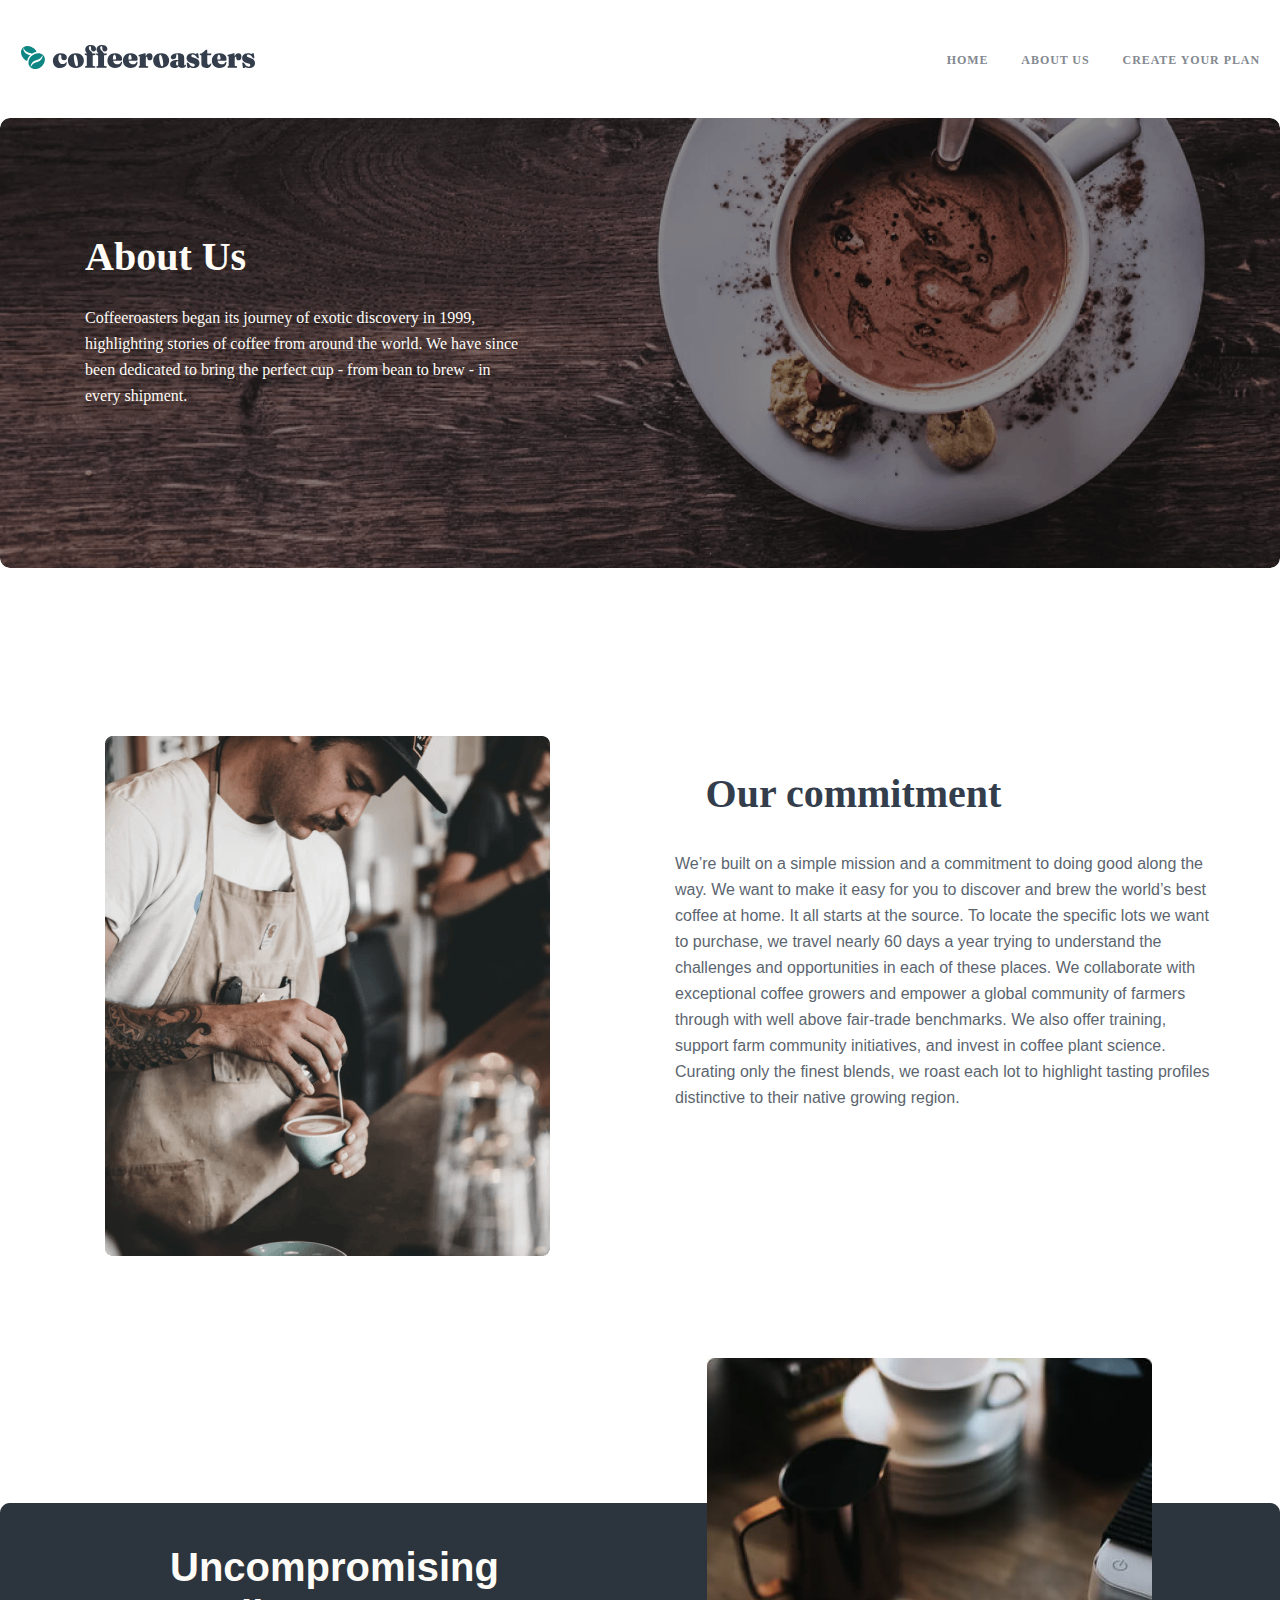
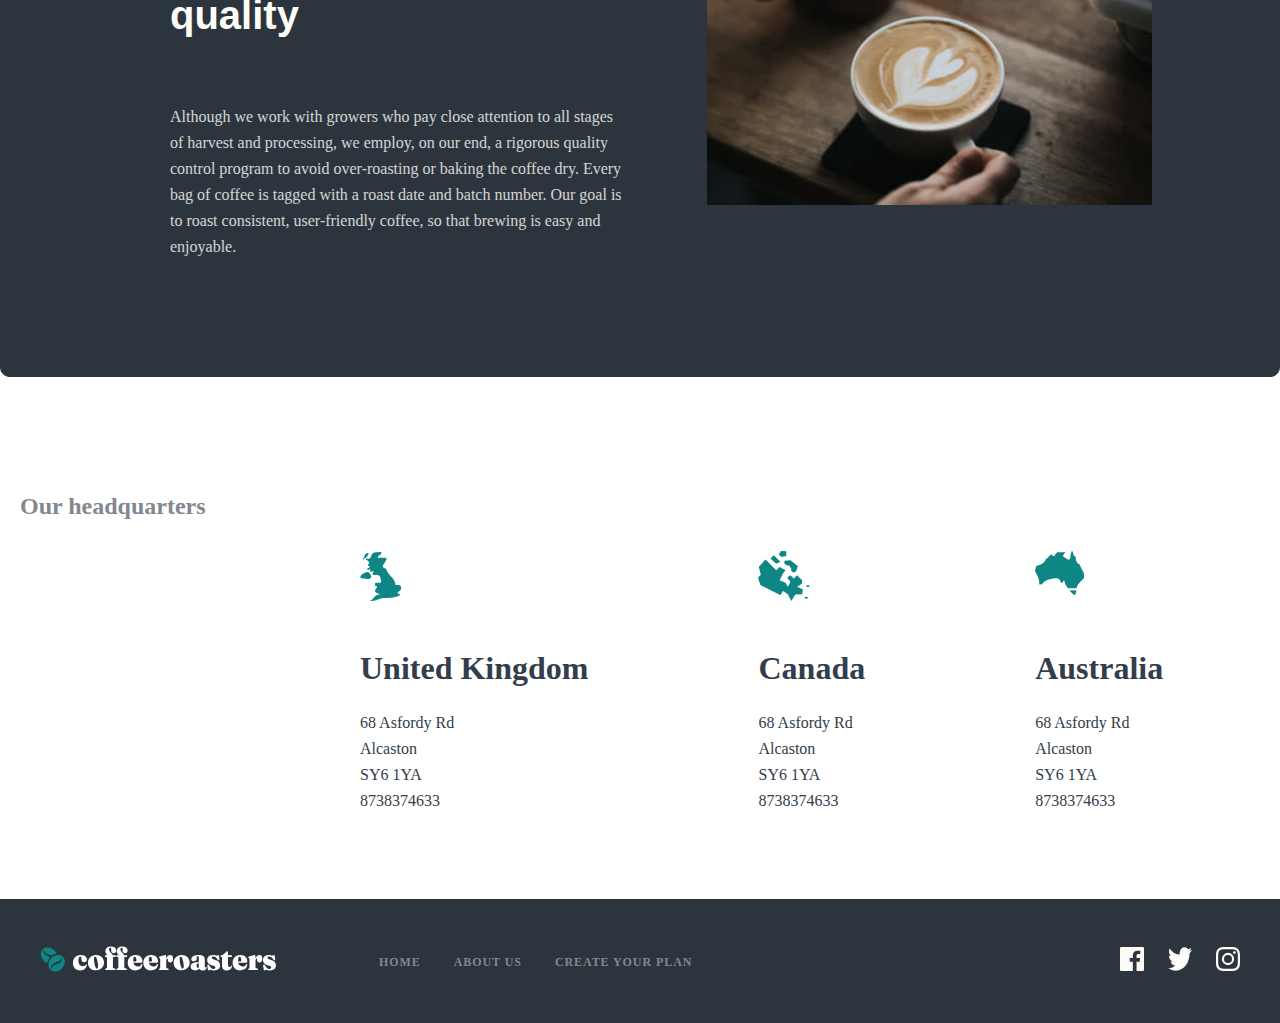
==== commit c028a22f: "Add coffe js" ====
--- a/about.html
+++ b/about.html
@@ -22,6 +22,14 @@
                 height="26"
                 >
             </a>
+            
+            <button class="header__menu-button" type="button">
+                
+                <span>&#9776;</span>
+                <span>&#x2715;</span>
+                
+            </button>
+            
             
             <!-- nav -->
             
@@ -252,5 +260,7 @@
                 </div>
             </div>
         </footer>
+        
+        <script src="./main.js"></script>
     </body>
     </html>--- a/css/main.min.css
+++ b/css/main.min.css
@@ -1,2 +1,2 @@
-/*! normalize.css v8.0.1 | MIT License | github.com/necolas/normalize.css */html{line-height:1.15;-webkit-text-size-adjust:100%}body{margin:0}main{display:block}h1{font-size:2em;margin:0.67em 0}hr{-webkit-box-sizing:content-box;box-sizing:content-box;height:0;overflow:visible}pre{font-family:monospace, monospace;font-size:1em}a{background-color:transparent}abbr[title]{border-bottom:none;text-decoration:underline;-webkit-text-decoration:underline dotted;text-decoration:underline dotted}b,strong{font-weight:bolder}code,kbd,samp{font-family:monospace, monospace;font-size:1em}small{font-size:80%}sub,sup{font-size:75%;line-height:0;position:relative;vertical-align:baseline}sub{bottom:-0.25em}sup{top:-0.5em}img{border-style:none}button,input,optgroup,select,textarea{font-family:inherit;font-size:100%;line-height:1.15;margin:0}button,input{overflow:visible}button,select{text-transform:none}button,[type="button"],[type="reset"],[type="submit"]{-webkit-appearance:button}button::-moz-focus-inner,[type="button"]::-moz-focus-inner,[type="reset"]::-moz-focus-inner,[type="submit"]::-moz-focus-inner{border-style:none;padding:0}button:-moz-focusring,[type="button"]:-moz-focusring,[type="reset"]:-moz-focusring,[type="submit"]:-moz-focusring{outline:1px dotted ButtonText}fieldset{padding:0.35em 0.75em 0.625em}legend{-webkit-box-sizing:border-box;box-sizing:border-box;color:inherit;display:table;max-width:100%;padding:0;white-space:normal}progress{vertical-align:baseline}textarea{overflow:auto}[type="checkbox"],[type="radio"]{-webkit-box-sizing:border-box;box-sizing:border-box;padding:0}[type="number"]::-webkit-inner-spin-button,[type="number"]::-webkit-outer-spin-button{height:auto}[type="search"]{-webkit-appearance:textfield;outline-offset:-2px}[type="search"]::-webkit-search-decoration{-webkit-appearance:none}::-webkit-file-upload-button{-webkit-appearance:button;font:inherit}details{display:block}summary{display:list-item}template{display:none}[hidden]{display:none}@font-face{font-family:'Fraunces';font-style:italic;font-weight:900;src:url("../fonts/fraunces-v10-latin-900italic.woff2") format("woff2") url("../fonts/fraunces-v10-latin-900italic.woff") format("woff")}@font-face{font-family:'Barlow';font-style:normal;font-weight:400;src:url("../fonts/barlow-v5-latin-regular.woff2") format("woff2") url("../fonts/barlow-v5-latin-regular.woff") format("woff")}@font-face{font-family:'Barlow';font-style:normal;font-weight:700;src:url("../fonts/barlow-v5-latin-700.woff2") format("woff2") url("../fonts/barlow-v5-latin-700.woff") format("woff")}*{-webkit-box-sizing:border-box;box-sizing:border-box}html{height:100%}body{height:100%;display:-webkit-box;display:-ms-flexbox;display:flex;-webkit-box-orient:vertical;-webkit-box-direction:normal;-ms-flex-direction:column;flex-direction:column;margin:0;padding:0;font-family:"Arial", sans-serif}.img{vertical-align:middle;-o-object-fit:cover;object-fit:cover}.main{-webkit-box-flex:1;-ms-flex-positive:1;flex-grow:1}.container{width:1320px;margin:0 auto;padding:0 20px}.container__small{width:1150px;margin:0 auto;padding:0 20px}.visually-hidden{clip:rect(0 0 0 0);-webkit-clip-path:inset(50%);clip-path:inset(50%);height:1px;overflow:hidden;position:absolute;white-space:nowrap;width:1px}.header .container{display:-webkit-box;display:-ms-flexbox;display:flex;-webkit-box-align:center;-ms-flex-align:center;align-items:center;-webkit-box-pack:justify;-ms-flex-pack:justify;justify-content:space-between;padding:44px 20px}.nav__list{display:-webkit-box;display:-ms-flexbox;display:flex;-webkit-box-align:center;-ms-flex-align:center;align-items:center;margin:0;padding:0;list-style-type:none}.nav__item+.nav__item{margin-left:33px}.nav__link{text-decoration:none;font-family:Barlow;font-weight:700;font-size:12px;line-height:15px;letter-spacing:0.923077px;text-transform:uppercase;color:#83888F;-webkit-transition:color 0.2s ease;transition:color 0.2s ease}.nav__link:hover{color:#333D4B}.nav__link:active{color:#333D4B}.hero .container{width:1280px;height:600px;padding:115px 85px;background-image:url(../images/Bitmap.png);border-radius:10px;background-position:center;background-repeat:no-repeat}.hero__heading{width:493px;height:145px;font-family:Fraunces;font-weight:900;margin-top:0;margin-bottom:32px;font-size:72px;line-height:72px;color:#fefcf7}.hero__description{width:445px;font-family:Barlow;font-weight:400;margin-top:0;margin-bottom:56px;font-size:16px;line-height:26px;color:#FEFCF7;opacity:0.8}.intro .container{width:1280px;height:450px;padding:115px 85px;border-radius:10px;background-image:url("../images/about us.png");background-position:center;background-repeat:no-repeat}.intro__heading{width:188px;height:48px;font-family:Fraunces;font-weight:900;margin-top:0;margin-bottom:24px;font-size:40px;line-height:48px;color:#FEFCF7}.intro-paragraph{width:445px;font-family:Barlow;font-weight:400;font-size:16px;line-height:26px;color:#FEFCF7}.collection .container__small{margin:0 auto;margin-bottom:200px;padding:0;background-image:url("../images/Group 13.png");background-position:top;background-repeat:no-repeat}.collection__list{display:-webkit-box;display:-ms-flexbox;display:flex;-webkit-box-pack:justify;-ms-flex-pack:justify;justify-content:space-between;list-style-type:none;text-align:center}.collection__item__espresso{width:255px;background-image:url("../images/kopi1 copy.png");background-position:center;background-size:255px 193px;background-repeat:no-repeat;margin:0;padding:0;padding-top:320px}.collection__item__planalto{width:255px;background-image:url("../images/kopi2.png");background-position:center;background-size:255px 193px;background-repeat:no-repeat;margin:0;padding:0;padding-top:320px}.collection__item__piccollo{width:255px;background-image:url("../images/kopi3.png");background-position:center;background-size:255px 193px;background-repeat:no-repeat;margin:0;padding:0;padding-top:320px}.collection__item__danche{width:255px;background-image:url("../images/kopi4 (1).png");background-position:center;background-size:255px 193px;background-repeat:no-repeat;margin:0;padding:0;padding-top:320px}.collection__heading{font-size:24px;line-height:32px;-webkit-box-align:center;-ms-flex-align:center;align-items:center;text-align:center;color:#333D4B}.collection__paragraph{width:255px;height:78px;font-size:16px;line-height:26px;text-align:center;color:#333D4B}.services .container{position:relative;padding-bottom:150px;margin-bottom:170px}.services__info{padding-bottom:150px;background-color:#2c343e;padding:100px;padding-bottom:317px;text-align:center;color:#FEFCF7}.services-heading{margin-top:0;margin-bottom:32px;font-size:40px;line-height:48px}.services__info__paragraph{width:540px;margin:0 auto;padding:0}.services__sub__list{margin:0;padding:0;display:-webkit-box;display:-ms-flexbox;display:flex;right:50%;-webkit-transform:translateX(50%);transform:translateX(50%);-webkit-column-gap:30px;column-gap:30px;-webkit-box-pack:justify;-ms-flex-pack:justify;justify-content:space-between;position:absolute;bottom:0}.coffe{width:71px;height:72px;display:-webkit-box;display:-ms-flexbox;display:flex;-webkit-box-pack:center;-ms-flex-pack:center;justify-content:center;-webkit-box-align:center;-ms-flex-align:center;align-items:center;margin:0 auto}.services__sub__item{width:350px;padding:48px;padding-top:72px;background-color:#0E8784;list-style-type:none;border-radius:8px}.services__sub__heading{font-family:Fraunces;font-weight:900;font-size:24px;line-height:32px;text-align:center;color:#FEFCF7}.services__sub__text{font-family:Barlow;font-size:16px;line-height:26px;text-align:center;color:#FEFCF7}.socials{display:-webkit-box;display:-ms-flexbox;display:flex;-webkit-box-align:center;-ms-flex-align:center;align-items:center;-webkit-box-pack:justify;-ms-flex-pack:justify;justify-content:space-between;margin:0;margin-left:auto;padding:0;list-style-type:none}.socials__item+.socials__item{margin-left:24px}.socials__link{text-decoration:none}.footer .container{background-color:#2C343E}.footer__inner{display:-webkit-box;display:-ms-flexbox;display:flex;-webkit-box-align:center;-ms-flex-align:center;align-items:center;padding:47px 20px}.footer .logo-link{margin-right:103px}.footer .nav__link:hover{color:#fefcf7}.button{display:inline-block;width:217px;text-decoration:none;padding:15px;font-family:Fraunces;font-weight:900;font-size:18px;line-height:25px;text-align:center;white-space:nowrap;overflow:hidden;text-overflow:ellipsis;color:#FEFCF7;background:#0E8784;border:none;border-radius:6px;cursor:pointer;-webkit-transition:background-color 0.2s ease;transition:background-color 0.2s ease}.button:hover{background-color:#66D2CF}.button:disabled{background-color:#e2dedb}.commitment .container{display:-webkit-box;display:-ms-flexbox;display:flex;-webkit-box-pack:justify;-ms-flex-pack:justify;justify-content:space-between;width:1110px;height:520px}.commitment{margin-top:168px;margin-bottom:158px}.commitment__image{display:-webkit-box;display:-ms-flexbox;display:flex;-webkit-box-pack:center;-ms-flex-pack:center;justify-content:center;-webkit-box-align:center;-ms-flex-align:center;align-items:center;width:445px;height:520px;margin-right:125px;-o-object-fit:cover;object-fit:cover}.our-commitment{width:540px}.commitment__heading{display:-webkit-box;display:-ms-flexbox;display:flex;-webkit-box-pack:center;-ms-flex-pack:center;justify-content:center;-webkit-box-align:center;-ms-flex-align:center;align-items:center;width:357px;font-family:Fraunces;font-weight:900;font-size:40px;line-height:48px;color:#333D4B}.commitment__paragraph{display:-webkit-box;display:-ms-flexbox;display:flex;-webkit-box-pack:center;-ms-flex-pack:center;justify-content:center;-webkit-box-align:center;-ms-flex-align:center;align-items:center;width:540px;font-size:16px;line-height:26px;color:#333D4B;opacity:0.8}.quality{position:relative}.quality .container{position:relative;display:-webkit-box;display:-ms-flexbox;display:flex;-webkit-box-pack:justify;-ms-flex-pack:justify;justify-content:space-between;padding:85px;padding-bottom:190px;background-image:url("../images/Mask-about.png");background-repeat:no-repeat;background-position:center}.quality__info{width:540px}.quality__heading{padding-top:10px;padding-left:85px;font-weight:900;font-size:40px;line-height:48px;color:#FEFCF7}.quality__heading::before{bottom:40%;right:10%;width:445px;height:447px;position:absolute;background-image:url(../images/Bitmap2-about.jpg);background-repeat:no-repeat;content:""}.quality__paragraph{padding-top:32px;padding-left:85px;width:540px;font-family:Barlow;font-weight:normal;font-size:16px;line-height:26px;color:#FEFCF7;opacity:0.8}.headquarters .container{display:-webkit-box;display:-ms-flexbox;display:flex}.headquarters__heading{width:255px;font-family:Fraunces;font-weight:900;font-size:24px;line-height:32px;color:#83888F}.headquarters__table{width:1110px;margin-left:auto;margin-right:auto;display:-webkit-box;display:-ms-flexbox;display:flex}.headquarters__sub__list{display:-webkit-box;display:-ms-flexbox;display:flex;-webkit-box-pack:justify;-ms-flex-pack:justify;justify-content:space-between}.headquarters__table__child{padding:85px}.headquarters__table__list{margin:0;padding:85px;padding:0;list-style-type:none}.content{width:1045px;height:262px}.headquarters__sub__item{-webkit-box-align:center;-ms-flex-align:center;align-items:center;-webkit-box-pack:center;-ms-flex-pack:center;justify-content:center}.headquarters__sub__heading{width:272px;height:36}.headquarters__sub__text{width:285px;height:107px}.headquarters__table__img{width:48.97px;height:43.94px;margin-bottom:55px}.headquarter__table__item{margin-bottom:24px;font-family:Fraunces;font-weight:900;font-size:32px;line-height:36px;color:#333D4B}.headquarters__table__item{font-family:Barlow;font-size:16px;line-height:26px;color:#333D4B}.starting .container{width:1280px;height:450px;padding:115px 85px;margin-bottom:160px;border-radius:10px;background-image:url("..//../images/creat.png");background-position:center;background-repeat:no-repeat}.starting__heading{width:300px;height:48px;font-family:Fraunces;font-weight:900;margin-top:0;margin-bottom:24px;font-size:40px;line-height:48px;color:#FEFCF7}.starting__paragraph{width:445px;font-family:Barlow;font-weight:400;font-size:16px;line-height:26px;color:#FEFCF7}.customer .container{margin-bottom:168px;display:-webkit-box;display:-ms-flexbox;display:flex}.customer-right{margin-right:125px}.customer__right__list{width:225px;list-style-type:none;margin:0;padding:0}.customer-right__link{padding:24px 0;display:block;text-decoration:none;font-family:"Fraunces", Arial, Helvetica, sans-serif;opacity:0.4;font-weight:900;font-size:24px;line-height:32px;color:#333D4B;border-bottom:1px solid #83888F}.customer-right__link:hover{opacity:0.8}.customer-right__link:active{opacity:1}.customer-right__link .customer__right__item+.customer__right__item::before{display:block;width:255px;height:1px;margin:24px 0;background-color:#83888F;content:''}.customer__right__item:first-child .customer-right__link{padding-top:0}.customer__right__item:last-child .customer-right__link{border-bottom:none;padding-bottom:none}.customer__left{width:730px}.customer__intro__box{display:-webkit-box;display:-ms-flexbox;display:flex;margin-bottom:88px}.customer__intro__box{list-style-type:none}.customer__left__list{list-style-type:none}.customer__lable{text-decoration:none;list-style-type:none}.customer__lable+.customer__lable{margin-left:23px}.radio__radio{list-style-type:none;text-decoration:none}.customer__left__heading{margin-top:0;font-family:Fraunces 9pt;font-weight:900;font-size:40px;line-height:48px;color:#83888F;list-style-type:none}.customer__box{margin-right:23px;height:100%;width:228px;background:#F4F1EB;border-radius:8px;padding:32px 28px;padding-bottom:84px;display:block}.customer__box:hover{background-color:#FDD6BA}.customer__box__heading{display:block;width:99px;font-family:Fraunces 9pt;margin-bottom:24px;font-weight:900;font-size:24px;line-height:32px;color:#333D4B;white-space:nowrap}.customer__box__text{display:block;font-family:Barlow;font-size:16px;line-height:26px;color:#333D4B}.input{list-style-type:none;text-decoration:none}.input:checked+.customer__box{background-color:#0E8784}.visually-hidden{clip:rect(0 0 0 0);-webkit-clip-path:inset(50%);clip-path:inset(50%);height:1px;overflow:hidden;position:absolute;white-space:nowrap;width:1px}.info-box{width:730px;background:#2C343E;border-radius:10px;display:-webkit-box;display:-ms-flexbox;display:flex;-ms-flex-wrap:wrap;flex-wrap:wrap;padding:27px 64px;margin-bottom:48px}.info-box__heading{width:172px;font-family:Barlow;font-size:16px;line-height:26px;color:#FFFFFF;opacity:0.5;margin-top:0;margin-bottom:8px}.info-box__text{font-family:Fraunces 9pt;font-weight:900;font-size:24px;line-height:40px;color:#FFFFFF;margin:0}.strong{color:#0E8784}.creat-button{display:block;width:217px;padding:35px;padding-top:15px;padding-right:35.5px;padding-bottom:16px;padding-left:35.5px;margin-left:auto;font-family:Fraunces 9pt;font-weight:900;font-size:18px;line-height:25px;text-align:center;color:#FEFCF7;border:none;white-space:nowrap;background:#0E8784;border-radius:6px}.steps .container{margin-bottom:200px}.steps__heading{margin-bottom:95px;font-size:24px;line-height:32px;color:#83888f}.steps__list{display:-ms-grid;display:grid;-ms-grid-columns:(1fr)[3];grid-template-columns:repeat(3, 1fr);margin-bottom:64px;list-style:none}.step{position:relative;padding-top:82px}.step::before{content:"";position:absolute;top:0;-webkit-transform:translateY(-50%);transform:translateY(-50%);display:block;width:32px;height:32px;background:#fefcf7;border:2px solid #0e8784;border-radius:50%;z-index:1}.step::after{content:"";position:absolute;top:0;left:16px;-webkit-transform:translateY(-50%);transform:translateY(-50%);display:block;width:100%;height:2px;background:#fdd6ba;z-index:0}.step:last-child::after{width:0}.step__heading{margin-bottom:42px}.step__heading__count{display:block;margin-bottom:38px;font-size:72px;line-height:72px;color:#fdd6ba}.step__heading__name{display:block;width:265px;font-size:32px;line-height:36px}.step__text{width:300px;margin-bottom:0}.create-steps .container{margin-bottom:170px}.steps__inner{padding:100px 90px;padding-top:115px;background-color:#2c343e;border-radius:10px}.steps__inner .steps__list{list-style:none;margin:0}.steps__inner .step::before{background-color:transparent}.steps__inner .step__heading__name{color:#fefcf7}.steps__inner .step__text{color:#fefcf7}
+/*! normalize.css v8.0.1 | MIT License | github.com/necolas/normalize.css */html{line-height:1.15;-webkit-text-size-adjust:100%}body{margin:0}main{display:block}h1{font-size:2em;margin:0.67em 0}hr{-webkit-box-sizing:content-box;box-sizing:content-box;height:0;overflow:visible}pre{font-family:monospace, monospace;font-size:1em}a{background-color:transparent}abbr[title]{border-bottom:none;text-decoration:underline;-webkit-text-decoration:underline dotted;text-decoration:underline dotted}b,strong{font-weight:bolder}code,kbd,samp{font-family:monospace, monospace;font-size:1em}small{font-size:80%}sub,sup{font-size:75%;line-height:0;position:relative;vertical-align:baseline}sub{bottom:-0.25em}sup{top:-0.5em}img{border-style:none}button,input,optgroup,select,textarea{font-family:inherit;font-size:100%;line-height:1.15;margin:0}button,input{overflow:visible}button,select{text-transform:none}button,[type="button"],[type="reset"],[type="submit"]{-webkit-appearance:button}button::-moz-focus-inner,[type="button"]::-moz-focus-inner,[type="reset"]::-moz-focus-inner,[type="submit"]::-moz-focus-inner{border-style:none;padding:0}button:-moz-focusring,[type="button"]:-moz-focusring,[type="reset"]:-moz-focusring,[type="submit"]:-moz-focusring{outline:1px dotted ButtonText}fieldset{padding:0.35em 0.75em 0.625em}legend{-webkit-box-sizing:border-box;box-sizing:border-box;color:inherit;display:table;max-width:100%;padding:0;white-space:normal}progress{vertical-align:baseline}textarea{overflow:auto}[type="checkbox"],[type="radio"]{-webkit-box-sizing:border-box;box-sizing:border-box;padding:0}[type="number"]::-webkit-inner-spin-button,[type="number"]::-webkit-outer-spin-button{height:auto}[type="search"]{-webkit-appearance:textfield;outline-offset:-2px}[type="search"]::-webkit-search-decoration{-webkit-appearance:none}::-webkit-file-upload-button{-webkit-appearance:button;font:inherit}details{display:block}summary{display:list-item}template{display:none}[hidden]{display:none}@font-face{font-family:'Fraunces';font-style:italic;font-weight:900;src:url("../fonts/fraunces-v10-latin-900italic.woff2") format("woff2") url("../fonts/fraunces-v10-latin-900italic.woff") format("woff")}@font-face{font-family:'Barlow';font-style:normal;font-weight:400;src:url("../fonts/barlow-v5-latin-regular.woff2") format("woff2") url("../fonts/barlow-v5-latin-regular.woff") format("woff")}@font-face{font-family:'Barlow';font-style:normal;font-weight:700;src:url("../fonts/barlow-v5-latin-700.woff2") format("woff2") url("../fonts/barlow-v5-latin-700.woff") format("woff")}*{-webkit-box-sizing:border-box;box-sizing:border-box}html{height:100%}body{height:100%;display:-webkit-box;display:-ms-flexbox;display:flex;-webkit-box-orient:vertical;-webkit-box-direction:normal;-ms-flex-direction:column;flex-direction:column;margin:0;padding:0;font-family:"Arial", sans-serif}.img{vertical-align:middle;-o-object-fit:cover;object-fit:cover}.main{-webkit-box-flex:1;-ms-flex-positive:1;flex-grow:1}.container{max-width:1320px;width:100%;margin:0 auto;padding:0 20px}.container__small{width:1150px;margin:0 auto;padding:0 20px}.visually-hidden{clip:rect(0 0 0 0);-webkit-clip-path:inset(50%);clip-path:inset(50%);height:1px;overflow:hidden;position:absolute;white-space:nowrap;width:1px}.header .container{display:-webkit-box;display:-ms-flexbox;display:flex;-webkit-box-align:center;-ms-flex-align:center;align-items:center;-webkit-box-pack:justify;-ms-flex-pack:justify;justify-content:space-between;padding:44px 20px}.header__menu-button{color:#333D4B;font-size:20px;font-weight:bold;background-color:transparent;border:none;cursor:pointer;display:none}@media only screen and (max-width: 768px){.header__menu-button{display:block;z-index:101}.header .container{background-image:url(./)}.header__menu-button span:nth-child(2){display:none}.header--active span:nth-child(1){display:none}.header--active span:nth-child(2){display:block}.nav{display:none}.header--active .nav{position:fixed;top:0;right:0;bottom:0;left:0;z-index:100;width:100%;height:100%;background:-webkit-gradient(linear, left top, left bottom, from(rgba(254,252,247,0.504981)), color-stop(55.94%, #FEFCF7));background:linear-gradient(180deg, rgba(254,252,247,0.504981) 0%, #FEFCF7 55.94%);display:block}.header--active .nav__list{display:-webkit-box;display:-ms-flexbox;display:flex;-webkit-box-orient:vertical;-webkit-box-direction:normal;-ms-flex-direction:column;flex-direction:column;margin-top:50px}.header--active .nav__item+.nav__item{margin-left:0;margin-top:30px}}@media only screen and (max-width: 768px) and (max-width: 600px){.header .container{-webkit-box-align:center;-ms-flex-align:center;align-items:center}}.nav__list{display:-webkit-box;display:-ms-flexbox;display:flex;-webkit-box-align:center;-ms-flex-align:center;align-items:center;margin:0;padding:0;list-style-type:none}.nav__item+.nav__item{margin-left:33px}.nav__link{text-decoration:none;font-family:Barlow;font-weight:700;font-size:12px;line-height:15px;letter-spacing:0.923077px;text-transform:uppercase;color:#83888F;-webkit-transition:color 0.2s ease;transition:color 0.2s ease}.nav__link:hover{color:#333D4B}.nav__link:active{color:#333D4B}@media only screen and (max-width: 600px){.nav__item{margin-right:0 auto;-webkit-box-align:center;-ms-flex-align:center;align-items:center}}.hero .container{width:1280px;height:600px;padding:115px 85px;background-image:url(../images/Bitmap.png);border-radius:10px;background-position:center;background-repeat:no-repeat}.hero__heading{width:493px;height:145px;font-family:Fraunces;font-weight:900;margin-top:0;margin-bottom:32px;font-size:72px;line-height:72px;color:#fefcf7}.hero__description{width:445px;font-family:Barlow;font-weight:400;margin-top:0;margin-bottom:56px;font-size:16px;line-height:26px;color:#FEFCF7;opacity:0.8}.intro .container{width:1280px;height:450px;padding:115px 85px;border-radius:10px;background-image:url("../images/about us.png");background-position:center;background-repeat:no-repeat}.intro__heading{width:188px;height:48px;font-family:Fraunces;font-weight:900;margin-top:0;margin-bottom:24px;font-size:40px;line-height:48px;color:#FEFCF7}.intro-paragraph{width:445px;font-family:Barlow;font-weight:400;font-size:16px;line-height:26px;color:#FEFCF7}.collection .container__small{margin:0 auto;margin-bottom:200px;padding:0;background-image:url("../images/Group 13.png");background-position:top;background-repeat:no-repeat}.collection__list{display:-webkit-box;display:-ms-flexbox;display:flex;-webkit-box-pack:justify;-ms-flex-pack:justify;justify-content:space-between;list-style-type:none;text-align:center}.collection__item__espresso{width:255px;background-image:url("../images/kopi1 copy.png");background-position:center;background-size:255px 193px;background-repeat:no-repeat;margin:0;padding:0;padding-top:320px}.collection__item__planalto{width:255px;background-image:url("../images/kopi2.png");background-position:center;background-size:255px 193px;background-repeat:no-repeat;margin:0;padding:0;padding-top:320px}.collection__item__piccollo{width:255px;background-image:url("../images/kopi3.png");background-position:center;background-size:255px 193px;background-repeat:no-repeat;margin:0;padding:0;padding-top:320px}.collection__item__danche{width:255px;background-image:url("../images/kopi4 (1).png");background-position:center;background-size:255px 193px;background-repeat:no-repeat;margin:0;padding:0;padding-top:320px}.collection__heading{font-size:24px;line-height:32px;-webkit-box-align:center;-ms-flex-align:center;align-items:center;text-align:center;color:#333D4B}.collection__paragraph{width:255px;height:78px;font-size:16px;line-height:26px;text-align:center;color:#333D4B}@media only screen and (max-width: 770px){.collection__list{-webkit-box-orient:vertical;-webkit-box-direction:normal;-ms-flex-direction:column;flex-direction:column}.collection__list{-webkit-box-align:center;-ms-flex-align:center;align-items:center}.collection__list>li{-ms-flex-negative:0;flex-shrink:0;margin-bottom:0}}.services .container{position:relative;padding-bottom:150px;margin-bottom:170px}.services__info{padding-bottom:150px;background-color:#2c343e;padding:100px;padding-bottom:317px;text-align:center;color:#FEFCF7}.services-heading{margin-top:0;margin-bottom:32px;font-size:40px;line-height:48px}.services__info__paragraph{width:540px;margin:0 auto;padding:0}.services__sub__list{max-width:1110px;width:100%;margin:0;padding:0;display:-webkit-box;display:-ms-flexbox;display:flex;right:50%;-webkit-transform:translateX(50%);transform:translateX(50%);-webkit-column-gap:30px;column-gap:30px;-webkit-box-pack:justify;-ms-flex-pack:justify;justify-content:space-between;position:absolute;bottom:0}.coffe{width:71px;height:72px;display:-webkit-box;display:-ms-flexbox;display:flex;-webkit-box-pack:center;-ms-flex-pack:center;justify-content:center;-webkit-box-align:center;-ms-flex-align:center;align-items:center;margin:0 auto}.services__sub__item{max-width:350px;width:100%;padding:48px;padding-top:72px;background-color:#0E8784;list-style-type:none;border-radius:8px}.services__sub__heading{font-family:Fraunces;font-weight:900;font-size:24px;line-height:32px;text-align:center;color:#FEFCF7}.services__sub__text{max-width:540px;width:100%;font-family:Barlow;font-size:16px;line-height:26px;text-align:center;color:#FEFCF7}@media only screen and (max-width: 1015px){.services__sub__list{max-width:575px;-webkit-box-orient:vertical;-webkit-box-direction:normal;-ms-flex-direction:column;flex-direction:column;top:50%}.services__sub__item{display:-webkit-box;display:-ms-flexbox;display:flex;max-width:100%;-webkit-box-align:center;-ms-flex-align:center;align-items:center}.services__sub__item+.services__sub__item{margin-left:0;margin-top:24px}.services__sub__item::before{margin-bottom:0;margin-right:55px}.services-heading{width:150%}}.socials{display:-webkit-box;display:-ms-flexbox;display:flex;-webkit-box-align:center;-ms-flex-align:center;align-items:center;-webkit-box-pack:justify;-ms-flex-pack:justify;justify-content:space-between;margin:0;margin-left:auto;padding:0;list-style-type:none}.socials__item+.socials__item{margin-left:24px}.socials__link{text-decoration:none}.footer .container{background-color:#2C343E}.footer__inner{display:-webkit-box;display:-ms-flexbox;display:flex;-webkit-box-align:center;-ms-flex-align:center;align-items:center;padding:47px 20px}.footer .logo-link{margin-right:103px}.footer .nav__link:hover{color:#fefcf7}@media only screen and (max-width: 770px){.footer__inner{-webkit-box-orient:vertical;-webkit-box-direction:normal;-ms-flex-direction:column;flex-direction:column;margin:0 auto;-webkit-box-align:center;-ms-flex-align:center;align-items:center}.logo-link{margin-right:10px;-webkit-box-align:center;-ms-flex-align:center;align-items:center;margin-bottom:20px}.nav{margin-bottom:40px;-webkit-box-align:center;-ms-flex-align:center;align-items:center}}.button{display:inline-block;width:217px;text-decoration:none;padding:15px;font-family:Fraunces;font-weight:900;font-size:18px;line-height:25px;text-align:center;white-space:nowrap;overflow:hidden;text-overflow:ellipsis;color:#FEFCF7;background:#0E8784;border:none;border-radius:6px;cursor:pointer;-webkit-transition:background-color 0.2s ease;transition:background-color 0.2s ease}.button:hover{background-color:#66D2CF}.button:disabled{background-color:#e2dedb}.commitment .container{display:-webkit-box;display:-ms-flexbox;display:flex;-webkit-box-pack:justify;-ms-flex-pack:justify;justify-content:space-between;width:1110px;height:520px}.commitment{margin-top:168px;margin-bottom:158px}.commitment__image{display:-webkit-box;display:-ms-flexbox;display:flex;-webkit-box-pack:center;-ms-flex-pack:center;justify-content:center;-webkit-box-align:center;-ms-flex-align:center;align-items:center;width:445px;height:520px;margin-right:125px;-o-object-fit:cover;object-fit:cover}.our-commitment{width:540px}.commitment__heading{display:-webkit-box;display:-ms-flexbox;display:flex;-webkit-box-pack:center;-ms-flex-pack:center;justify-content:center;-webkit-box-align:center;-ms-flex-align:center;align-items:center;width:357px;font-family:Fraunces;font-weight:900;font-size:40px;line-height:48px;color:#333D4B}.commitment__paragraph{display:-webkit-box;display:-ms-flexbox;display:flex;-webkit-box-pack:center;-ms-flex-pack:center;justify-content:center;-webkit-box-align:center;-ms-flex-align:center;align-items:center;width:540px;font-size:16px;line-height:26px;color:#333D4B;opacity:0.8}.quality{position:relative}.quality .container{position:relative;display:-webkit-box;display:-ms-flexbox;display:flex;-webkit-box-pack:justify;-ms-flex-pack:justify;justify-content:space-between;padding:85px;padding-bottom:190px;background-image:url("../images/Mask-about.png");background-repeat:no-repeat;background-position:center}.quality__info{width:540px}.quality__heading{padding-top:10px;padding-left:85px;font-weight:900;font-size:40px;line-height:48px;color:#FEFCF7}.quality__heading::before{bottom:40%;right:10%;width:445px;height:447px;position:absolute;background-image:url(../images/Bitmap2-about.jpg);background-repeat:no-repeat;content:""}.quality__paragraph{padding-top:32px;padding-left:85px;width:540px;font-family:Barlow;font-weight:normal;font-size:16px;line-height:26px;color:#FEFCF7;opacity:0.8}.headquarters .container{display:-webkit-box;display:-ms-flexbox;display:flex}.headquarters__heading{width:255px;font-family:Fraunces;font-weight:900;font-size:24px;line-height:32px;color:#83888F}.headquarters__table{width:1110px;margin-left:auto;margin-right:auto;display:-webkit-box;display:-ms-flexbox;display:flex}.headquarters__sub__list{display:-webkit-box;display:-ms-flexbox;display:flex;-webkit-box-pack:justify;-ms-flex-pack:justify;justify-content:space-between}.headquarters__table__child{padding:85px}.headquarters__table__list{margin:0;padding:85px;padding:0;list-style-type:none}.content{width:1045px;height:262px}.headquarters__sub__item{-webkit-box-align:center;-ms-flex-align:center;align-items:center;-webkit-box-pack:center;-ms-flex-pack:center;justify-content:center}.headquarters__sub__heading{width:272px;height:36}.headquarters__sub__text{width:285px;height:107px}.headquarters__table__img{width:48.97px;height:43.94px;margin-bottom:55px}.headquarter__table__item{margin-bottom:24px;font-family:Fraunces;font-weight:900;font-size:32px;line-height:36px;color:#333D4B}.headquarters__table__item{font-family:Barlow;font-size:16px;line-height:26px;color:#333D4B}.starting .container{width:1280px;height:450px;padding:115px 85px;margin-bottom:160px;border-radius:10px;background-image:url("..//../images/creat.png");background-position:center;background-repeat:no-repeat}.starting__heading{width:300px;height:48px;font-family:Fraunces;font-weight:900;margin-top:0;margin-bottom:24px;font-size:40px;line-height:48px;color:#FEFCF7}.starting__paragraph{width:445px;font-family:Barlow;font-weight:400;font-size:16px;line-height:26px;color:#FEFCF7}.customer .container{margin-bottom:168px;display:-webkit-box;display:-ms-flexbox;display:flex}.customer-right{margin-right:125px}.customer__right__list{width:225px;list-style-type:none;margin:0;padding:0}.customer-right__link{padding:24px 0;display:block;text-decoration:none;font-family:"Fraunces", Arial, Helvetica, sans-serif;opacity:0.4;font-weight:900;font-size:24px;line-height:32px;color:#333D4B;border-bottom:1px solid #83888F}.customer-right__link:hover{opacity:0.8}.customer-right__link:active{opacity:1}.customer-right__link .customer__right__item+.customer__right__item::before{display:block;width:255px;height:1px;margin:24px 0;background-color:#83888F;content:''}.customer__right__item:first-child .customer-right__link{padding-top:0}.customer__right__item:last-child .customer-right__link{border-bottom:none;padding-bottom:none}.customer__left{width:730px}.customer__intro__box{display:-webkit-box;display:-ms-flexbox;display:flex;margin-bottom:88px}.customer__intro__box{list-style-type:none}.customer__left__list{list-style-type:none}.customer__lable{text-decoration:none;list-style-type:none}.customer__lable+.customer__lable{margin-left:23px}.radio__radio{list-style-type:none;text-decoration:none}.customer__left__heading{margin-top:0;font-family:Fraunces 9pt;font-weight:900;font-size:40px;line-height:48px;color:#83888F;list-style-type:none}.customer__box{margin-right:23px;height:100%;width:228px;background:#F4F1EB;border-radius:8px;padding:32px 28px;padding-bottom:84px;display:block}.customer__box:hover{background-color:#FDD6BA}.customer__box__heading{display:block;width:99px;font-family:Fraunces 9pt;margin-bottom:24px;font-weight:900;font-size:24px;line-height:32px;color:#333D4B;white-space:nowrap}.customer__box__text{display:block;font-family:Barlow;font-size:16px;line-height:26px;color:#333D4B}.input{list-style-type:none;text-decoration:none}.input:checked+.customer__box{background-color:#0E8784}.visually-hidden{clip:rect(0 0 0 0);-webkit-clip-path:inset(50%);clip-path:inset(50%);height:1px;overflow:hidden;position:absolute;white-space:nowrap;width:1px}.info-box{width:730px;background:#2C343E;border-radius:10px;display:-webkit-box;display:-ms-flexbox;display:flex;-ms-flex-wrap:wrap;flex-wrap:wrap;padding:27px 64px;margin-bottom:48px}.info-box__heading{width:172px;font-family:Barlow;font-size:16px;line-height:26px;color:#FFFFFF;opacity:0.5;margin-top:0;margin-bottom:8px}.info-box__text{font-family:Fraunces 9pt;font-weight:900;font-size:24px;line-height:40px;color:#FFFFFF;margin:0}.strong{color:#0E8784}.creat-button{display:block;width:217px;padding:35px;padding-top:15px;padding-right:35.5px;padding-bottom:16px;padding-left:35.5px;margin-left:auto;font-family:Fraunces 9pt;font-weight:900;font-size:18px;line-height:25px;text-align:center;color:#FEFCF7;border:none;white-space:nowrap;background:#0E8784;border-radius:6px}.steps .container{margin-bottom:200px}.steps__heading{margin-bottom:95px;font-size:24px;line-height:32px;color:#83888f}.steps__list{display:-ms-grid;display:grid;-ms-grid-columns:(1fr)[3];grid-template-columns:repeat(3, 1fr);margin-bottom:64px;list-style:none}.step{position:relative;padding-top:82px}.step::before{content:"";position:absolute;top:0;-webkit-transform:translateY(-50%);transform:translateY(-50%);display:block;width:32px;height:32px;background:#fefcf7;border:2px solid #0e8784;border-radius:50%;z-index:1}.step::after{content:"";position:absolute;top:0;left:16px;-webkit-transform:translateY(-50%);transform:translateY(-50%);display:block;width:100%;height:2px;background:#fdd6ba;z-index:0}.step:last-child::after{width:0}.step__heading{margin-bottom:42px}.step__heading__count{display:block;margin-bottom:38px;font-size:72px;line-height:72px;color:#fdd6ba}.step__heading__name{display:block;width:265px;font-size:32px;line-height:36px}.step__text{width:300px;margin-bottom:0}.create-steps .container{margin-bottom:170px}.steps__inner{padding:100px 90px;padding-top:115px;background-color:#2c343e;border-radius:10px}.steps__inner .steps__list{list-style:none;margin:0}.steps__inner .step::before{background-color:transparent}.steps__inner .step__heading__name{color:#fefcf7}.steps__inner .step__text{color:#fefcf7}
 /*# sourceMappingURL=main.min.css.map */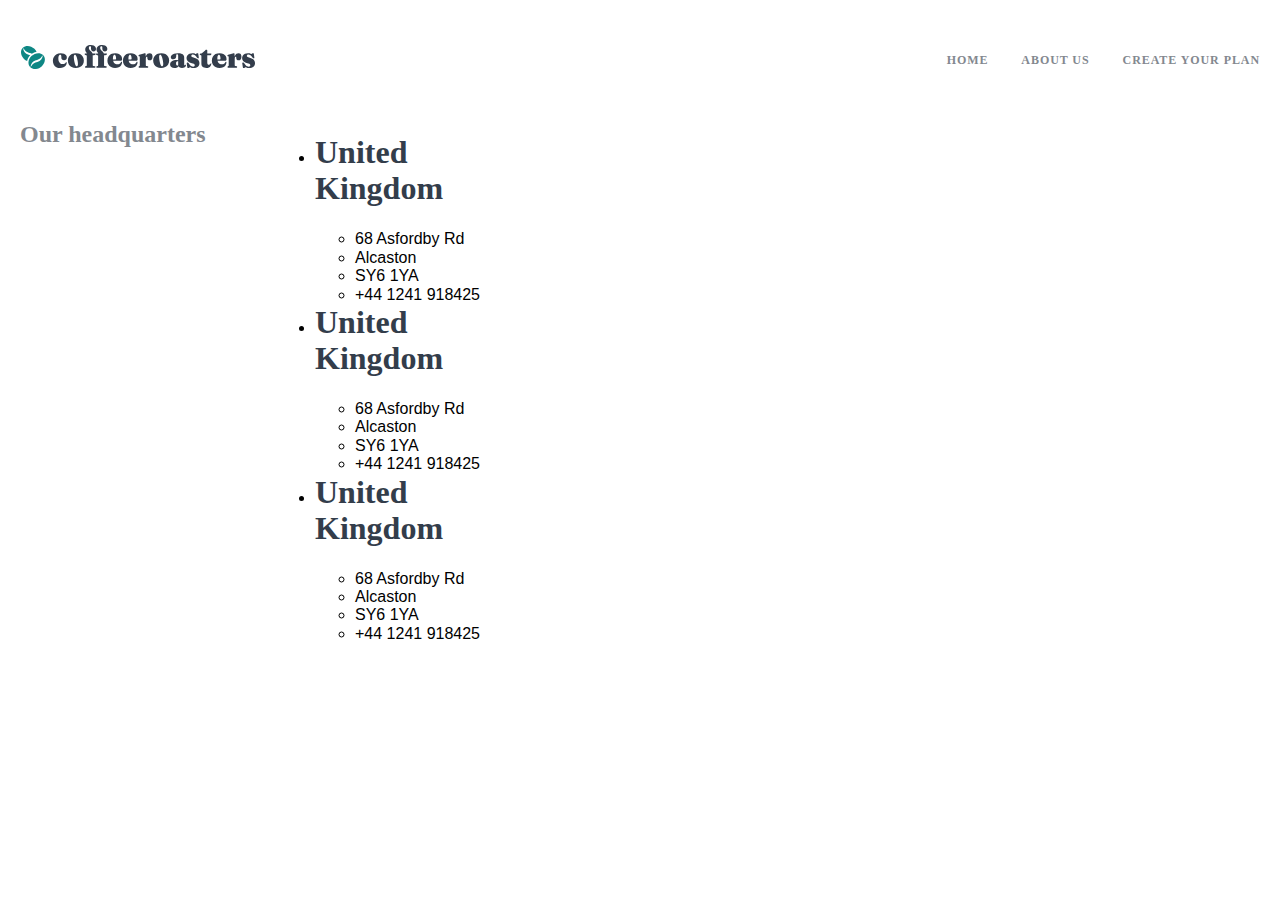
==== commit 15fdb380: "Add changing about" ====
--- a/about.html
+++ b/about.html
@@ -55,28 +55,35 @@
         
         <!-- Intro -->
         
-        <section class="intro">
-            <div class="container">
-                <h1 class="intro__heading">About Us</h1>
-                
-                <p class="intro-paragraph">
-                    Coffeeroasters began its journey of exotic discovery in 1999,
-                    highlighting stories of coffee from around the world.
-                    We have since been dedicated 
-                    to bring the perfect cup - from bean to brew - in every shipment.
-                </p>
+        <!-- <section class="intro">
+            <div class="container">
+                <div class="intro__inner">
+                    <h1 class="intro__heading">About Us</h1>
+                    
+                    <p class="intro-paragraph">
+                        Coffeeroasters began its journey of exotic discovery in 1999,
+                        highlighting stories of coffee from around the world.
+                        We have since been dedicated
+                        to bring the perfect cup - from bean to brew - in every shipment.
+                    </p>
+                </div>
             </div>
-        </section>
-        
-        <section class="commitment">
-            <div class="container">
-                <img 
-                class="commitment__image" 
-                src="./images/Bitmap-about.png" 
-                alt="coffeeroasters-web-site"
-                width="445"
-                height="520"
-                >
+        </section>  -->
+        
+        <!-- <section class="commitment">
+            <div class="container">
+                <picture> -->
+                    <!-- <source media="(max-width:768px )" srcset="./"> -->
+                    <!-- <source media="(max-width:768px )" srcset="./images/about-tablet2.png">
+                    
+                    <img 
+                    class="commitment__image" 
+                    src="./images/Bitmap-about.png" 
+                    alt="coffeeroasters-web-site"
+                    width="445"
+                    height="520"
+                    >
+                </picture>
                 <div class="our-commitment">
                     <h2 class="commitment__heading">Our commitment</h2>
                     
@@ -97,11 +104,11 @@
                 
                 
             </div>
-        </section>
+        </section>   -->
         
         <!-- Quality -->
         
-        <section class="quality">
+        <!-- <section class="quality">
             <div class="container">
                 <div class="quality__info">
                     <h2 class="quality__heading">Uncompromising quality</h2>
@@ -117,7 +124,7 @@
                 </div>
                 <div class="quality_img"></div>
             </div>  
-        </section>
+        </section>  -->
         
         <!--  Our headquarters  -->
         
@@ -125,37 +132,40 @@
             
             <div class="container">
                 <h3 class="headquarters__heading">Our headquarters</h3>
-                <div class="headquarters__table__child">
-                    <ul class="headquarters__table__list">
-                        <li class="headquarters__table__img"><img src="./images/UK.png" alt=""></li>
-                        <li class="headquarter__table__item">United Kingdom</li>
-                        <li class="headquarters__table__item">68 Asfordy Rd</li>
-                        <li class="headquarters__table__item">Alcaston</li>
-                        <li class="headquarters__table__item">SY6 1YA</li>
-                        <li class="headquarters__table__item">8738374633</li>
+               <ul class="countries">
+                   <li class="countries__list">
+                       <h3 class="headquarter__table__item" >United Kingdom</h3>
+
+                       <ul class="countries-info">
+                           <li class="countries__item">68 Asfordby Rd</li>
+                           <li class="countries__item">Alcaston</li>
+                           <li class="countries__item">SY6 1YA</li>
+                           <li class="countries__item">+44 1241 918425</li>
+                       </ul>
+                   </li>
+                   <li class="countries__list">
+                    <h3 class="headquarter__table__item" >United Kingdom</h3>
+
+                    <ul class="countries-info">
+                        <li class="countries__item">68 Asfordby Rd</li>
+                        <li class="countries__item">Alcaston</li>
+                        <li class="countries__item">SY6 1YA</li>
+                        <li class="countries__item">+44 1241 918425</li>
                     </ul>
-                </div>
-                <div class="headquarters__table__child">
-                    <ul class="headquarters__table__list">
-                        <li class="headquarters__table__img"><img src="./images/Canada.png" alt=""></li>
-                        <li class="headquarter__table__item">Canada</li>
-                        <li class="headquarters__table__item">68 Asfordy Rd</li>
-                        <li class="headquarters__table__item">Alcaston</li>
-                        <li class="headquarters__table__item">SY6 1YA</li>
-                        <li class="headquarters__table__item">8738374633</li>
+                   </li>
+                   <li class="countries__list">
+                    <h3 class="headquarter__table__item" >United Kingdom</h3>
+
+                    <ul class="countries-info">
+                        <li class="countries__item">68 Asfordby Rd</li>
+                        <li class="countries__item">Alcaston</li>
+                        <li class="countries__item">SY6 1YA</li>
+                        <li class="countries__item">+44 1241 918425</li>
                     </ul>
-                </div>
-                <div class="headquarters__table__child">
-                    <ul class="headquarters__table__list">
-                        <li class="headquarters__table__img"><img src="images/Australia.png" alt=""></li>
-                        <li class="headquarter__table__item">Australia</li>
-                        <li class="headquarters__table__item">68 Asfordy Rd</li>
-                        <li class="headquarters__table__item">Alcaston</li>
-                        <li class="headquarters__table__item">SY6 1YA</li>
-                        <li class="headquarters__table__item">8738374633</li>
-                    </ul>
-                </div>
-            </div>
+                   </li>
+               </ul>
+                
+
             <!-- <div class="content"></div>
                 <ul class="headquarters__sub__list">
                     <li class="headquarters__sub__item">
@@ -194,7 +204,7 @@
         
         <!-- Footer -->
         
-        <footer class="footer">
+        <!-- <footer class="footer">
             <div class="container">
                 <div class="footer__inner">
                     <a class="logo-link" href="./index.html">
@@ -206,61 +216,61 @@
                         height="26"
                         >
                     </a>
-                    
-                    <!-- Nav -->
-                    
-                    <nav class="nav">
-                        <ul class="nav__list">
-                            <li class="nav__item">
-                                <a class="nav__link" href="./index.html">HOME</a>
-                            </li>
-                            <li class="nav__item">
-                                <a class="nav__link" href="/about.html">ABOUT US</a>
-                            </li>
-                            <li class="nav__item">
-                                <a class="nav__link" href="/creat.html">Create your plan</a>
-                            </li>
-                        </ul>
-                    </nav>
-                    
-                    <!-- Socials -->
-                    
-                    <ul class="socials">
-                        <li class="socials__item">
-                            <a class="socials__link" href="#">
-                                <img
-                                src="./images/facebooke.svg" 
-                                alt="Social media icon"
-                                width="24"
-                                height="24"
-                                >
-                            </a>
+                -->
+                <!-- Nav -->
+                
+                <!-- <nav class="nav">
+                    <ul class="nav__list">
+                        <li class="nav__item">
+                            <a class="nav__link" href="./index.html">HOME</a>
                         </li>
-                        <li class="socials__item">
-                            <a class="socials__link" href="#">
-                                <img 
-                                src="./images/twiter-icon.svg" 
-                                alt="Social media icon"
-                                width="24"
-                                height="24"
-                                >
-                            </a>
+                        <li class="nav__item">
+                            <a class="nav__link" href="/about.html">ABOUT US</a>
                         </li>
-                        <li class="socials__item">
-                            <a class="socials__link" href="#">
-                                <img
-                                src="./images/instagram-icon.svg" 
-                                alt="Social media icon"
-                                width="24"
-                                height="24"
-                                >
-                            </a>
+                        <li class="nav__item">
+                            <a class="nav__link" href="/creat.html">Create your plan</a>
                         </li>
                     </ul>
-                </div>
+                </nav> -->
+                
+                <!-- Socials -->
+                
+                <!-- <ul class="socials">
+                    <li class="socials__item">
+                        <a class="socials__link" href="#">
+                            <img
+                            src="./images/facebooke.svg" 
+                            alt="Social media icon"
+                            width="24"
+                            height="24"
+                            >
+                        </a>
+                    </li>
+                    <li class="socials__item">
+                        <a class="socials__link" href="#">
+                            <img 
+                            src="./images/twiter-icon.svg" 
+                            alt="Social media icon"
+                            width="24"
+                            height="24"
+                            >
+                        </a>
+                    </li>
+                    <li class="socials__item">
+                        <a class="socials__link" href="#">
+                            <img
+                            src="./images/instagram-icon.svg" 
+                            alt="Social media icon"
+                            width="24"
+                            height="24"
+                            >
+                        </a>
+                    </li>
+                </ul>
             </div>
-        </footer>
-        
-        <script src="./main.js"></script>
-    </body>
-    </html>+        </div>
+    </footer> -->
+    
+    <script src="./main.js"></script>
+</body>
+</html>--- a/css/main.min.css
+++ b/css/main.min.css
@@ -1,2 +1,2 @@
-/*! normalize.css v8.0.1 | MIT License | github.com/necolas/normalize.css */html{line-height:1.15;-webkit-text-size-adjust:100%}body{margin:0}main{display:block}h1{font-size:2em;margin:0.67em 0}hr{-webkit-box-sizing:content-box;box-sizing:content-box;height:0;overflow:visible}pre{font-family:monospace, monospace;font-size:1em}a{background-color:transparent}abbr[title]{border-bottom:none;text-decoration:underline;-webkit-text-decoration:underline dotted;text-decoration:underline dotted}b,strong{font-weight:bolder}code,kbd,samp{font-family:monospace, monospace;font-size:1em}small{font-size:80%}sub,sup{font-size:75%;line-height:0;position:relative;vertical-align:baseline}sub{bottom:-0.25em}sup{top:-0.5em}img{border-style:none}button,input,optgroup,select,textarea{font-family:inherit;font-size:100%;line-height:1.15;margin:0}button,input{overflow:visible}button,select{text-transform:none}button,[type="button"],[type="reset"],[type="submit"]{-webkit-appearance:button}button::-moz-focus-inner,[type="button"]::-moz-focus-inner,[type="reset"]::-moz-focus-inner,[type="submit"]::-moz-focus-inner{border-style:none;padding:0}button:-moz-focusring,[type="button"]:-moz-focusring,[type="reset"]:-moz-focusring,[type="submit"]:-moz-focusring{outline:1px dotted ButtonText}fieldset{padding:0.35em 0.75em 0.625em}legend{-webkit-box-sizing:border-box;box-sizing:border-box;color:inherit;display:table;max-width:100%;padding:0;white-space:normal}progress{vertical-align:baseline}textarea{overflow:auto}[type="checkbox"],[type="radio"]{-webkit-box-sizing:border-box;box-sizing:border-box;padding:0}[type="number"]::-webkit-inner-spin-button,[type="number"]::-webkit-outer-spin-button{height:auto}[type="search"]{-webkit-appearance:textfield;outline-offset:-2px}[type="search"]::-webkit-search-decoration{-webkit-appearance:none}::-webkit-file-upload-button{-webkit-appearance:button;font:inherit}details{display:block}summary{display:list-item}template{display:none}[hidden]{display:none}@font-face{font-family:'Fraunces';font-style:italic;font-weight:900;src:url("../fonts/fraunces-v10-latin-900italic.woff2") format("woff2") url("../fonts/fraunces-v10-latin-900italic.woff") format("woff")}@font-face{font-family:'Barlow';font-style:normal;font-weight:400;src:url("../fonts/barlow-v5-latin-regular.woff2") format("woff2") url("../fonts/barlow-v5-latin-regular.woff") format("woff")}@font-face{font-family:'Barlow';font-style:normal;font-weight:700;src:url("../fonts/barlow-v5-latin-700.woff2") format("woff2") url("../fonts/barlow-v5-latin-700.woff") format("woff")}*{-webkit-box-sizing:border-box;box-sizing:border-box}html{height:100%}body{height:100%;display:-webkit-box;display:-ms-flexbox;display:flex;-webkit-box-orient:vertical;-webkit-box-direction:normal;-ms-flex-direction:column;flex-direction:column;margin:0;padding:0;font-family:"Arial", sans-serif}.img{vertical-align:middle;-o-object-fit:cover;object-fit:cover}.main{-webkit-box-flex:1;-ms-flex-positive:1;flex-grow:1}.container{max-width:1320px;width:100%;margin:0 auto;padding:0 20px}.container__small{width:1150px;margin:0 auto;padding:0 20px}.visually-hidden{clip:rect(0 0 0 0);-webkit-clip-path:inset(50%);clip-path:inset(50%);height:1px;overflow:hidden;position:absolute;white-space:nowrap;width:1px}.header .container{display:-webkit-box;display:-ms-flexbox;display:flex;-webkit-box-align:center;-ms-flex-align:center;align-items:center;-webkit-box-pack:justify;-ms-flex-pack:justify;justify-content:space-between;padding:44px 20px}.header__menu-button{color:#333D4B;font-size:20px;font-weight:bold;background-color:transparent;border:none;cursor:pointer;display:none}@media only screen and (max-width: 768px){.header__menu-button{display:block;z-index:101}.header .container{background-image:url(./)}.header__menu-button span:nth-child(2){display:none}.header--active span:nth-child(1){display:none}.header--active span:nth-child(2){display:block}.nav{display:none}.header--active .nav{position:fixed;top:0;right:0;bottom:0;left:0;z-index:100;width:100%;height:100%;background:-webkit-gradient(linear, left top, left bottom, from(rgba(254,252,247,0.504981)), color-stop(55.94%, #FEFCF7));background:linear-gradient(180deg, rgba(254,252,247,0.504981) 0%, #FEFCF7 55.94%);display:block}.header--active .nav__list{display:-webkit-box;display:-ms-flexbox;display:flex;-webkit-box-orient:vertical;-webkit-box-direction:normal;-ms-flex-direction:column;flex-direction:column;margin-top:50px}.header--active .nav__item+.nav__item{margin-left:0;margin-top:30px}}@media only screen and (max-width: 768px) and (max-width: 600px){.header .container{-webkit-box-align:center;-ms-flex-align:center;align-items:center}}.nav__list{display:-webkit-box;display:-ms-flexbox;display:flex;-webkit-box-align:center;-ms-flex-align:center;align-items:center;margin:0;padding:0;list-style-type:none}.nav__item+.nav__item{margin-left:33px}.nav__link{text-decoration:none;font-family:Barlow;font-weight:700;font-size:12px;line-height:15px;letter-spacing:0.923077px;text-transform:uppercase;color:#83888F;-webkit-transition:color 0.2s ease;transition:color 0.2s ease}.nav__link:hover{color:#333D4B}.nav__link:active{color:#333D4B}@media only screen and (max-width: 600px){.nav__item{margin-right:0 auto;-webkit-box-align:center;-ms-flex-align:center;align-items:center}}.hero .container{width:1280px;height:600px;padding:115px 85px;background-image:url(../images/Bitmap.png);border-radius:10px;background-position:center;background-repeat:no-repeat}.hero__heading{width:493px;height:145px;font-family:Fraunces;font-weight:900;margin-top:0;margin-bottom:32px;font-size:72px;line-height:72px;color:#fefcf7}.hero__description{width:445px;font-family:Barlow;font-weight:400;margin-top:0;margin-bottom:56px;font-size:16px;line-height:26px;color:#FEFCF7;opacity:0.8}.intro .container{width:1280px;height:450px;padding:115px 85px;border-radius:10px;background-image:url("../images/about us.png");background-position:center;background-repeat:no-repeat}.intro__heading{width:188px;height:48px;font-family:Fraunces;font-weight:900;margin-top:0;margin-bottom:24px;font-size:40px;line-height:48px;color:#FEFCF7}.intro-paragraph{width:445px;font-family:Barlow;font-weight:400;font-size:16px;line-height:26px;color:#FEFCF7}.collection .container__small{margin:0 auto;margin-bottom:200px;padding:0;background-image:url("../images/Group 13.png");background-position:top;background-repeat:no-repeat}.collection__list{display:-webkit-box;display:-ms-flexbox;display:flex;-webkit-box-pack:justify;-ms-flex-pack:justify;justify-content:space-between;list-style-type:none;text-align:center}.collection__item__espresso{width:255px;background-image:url("../images/kopi1 copy.png");background-position:center;background-size:255px 193px;background-repeat:no-repeat;margin:0;padding:0;padding-top:320px}.collection__item__planalto{width:255px;background-image:url("../images/kopi2.png");background-position:center;background-size:255px 193px;background-repeat:no-repeat;margin:0;padding:0;padding-top:320px}.collection__item__piccollo{width:255px;background-image:url("../images/kopi3.png");background-position:center;background-size:255px 193px;background-repeat:no-repeat;margin:0;padding:0;padding-top:320px}.collection__item__danche{width:255px;background-image:url("../images/kopi4 (1).png");background-position:center;background-size:255px 193px;background-repeat:no-repeat;margin:0;padding:0;padding-top:320px}.collection__heading{font-size:24px;line-height:32px;-webkit-box-align:center;-ms-flex-align:center;align-items:center;text-align:center;color:#333D4B}.collection__paragraph{width:255px;height:78px;font-size:16px;line-height:26px;text-align:center;color:#333D4B}@media only screen and (max-width: 770px){.collection__list{-webkit-box-orient:vertical;-webkit-box-direction:normal;-ms-flex-direction:column;flex-direction:column}.collection__list{-webkit-box-align:center;-ms-flex-align:center;align-items:center}.collection__list>li{-ms-flex-negative:0;flex-shrink:0;margin-bottom:0}}.services .container{position:relative;padding-bottom:150px;margin-bottom:170px}.services__info{padding-bottom:150px;background-color:#2c343e;padding:100px;padding-bottom:317px;text-align:center;color:#FEFCF7}.services-heading{margin-top:0;margin-bottom:32px;font-size:40px;line-height:48px}.services__info__paragraph{width:540px;margin:0 auto;padding:0}.services__sub__list{max-width:1110px;width:100%;margin:0;padding:0;display:-webkit-box;display:-ms-flexbox;display:flex;right:50%;-webkit-transform:translateX(50%);transform:translateX(50%);-webkit-column-gap:30px;column-gap:30px;-webkit-box-pack:justify;-ms-flex-pack:justify;justify-content:space-between;position:absolute;bottom:0}.coffe{width:71px;height:72px;display:-webkit-box;display:-ms-flexbox;display:flex;-webkit-box-pack:center;-ms-flex-pack:center;justify-content:center;-webkit-box-align:center;-ms-flex-align:center;align-items:center;margin:0 auto}.services__sub__item{max-width:350px;width:100%;padding:48px;padding-top:72px;background-color:#0E8784;list-style-type:none;border-radius:8px}.services__sub__heading{font-family:Fraunces;font-weight:900;font-size:24px;line-height:32px;text-align:center;color:#FEFCF7}.services__sub__text{max-width:540px;width:100%;font-family:Barlow;font-size:16px;line-height:26px;text-align:center;color:#FEFCF7}@media only screen and (max-width: 1015px){.services__sub__list{max-width:575px;-webkit-box-orient:vertical;-webkit-box-direction:normal;-ms-flex-direction:column;flex-direction:column;top:50%}.services__sub__item{display:-webkit-box;display:-ms-flexbox;display:flex;max-width:100%;-webkit-box-align:center;-ms-flex-align:center;align-items:center}.services__sub__item+.services__sub__item{margin-left:0;margin-top:24px}.services__sub__item::before{margin-bottom:0;margin-right:55px}.services-heading{width:150%}}.socials{display:-webkit-box;display:-ms-flexbox;display:flex;-webkit-box-align:center;-ms-flex-align:center;align-items:center;-webkit-box-pack:justify;-ms-flex-pack:justify;justify-content:space-between;margin:0;margin-left:auto;padding:0;list-style-type:none}.socials__item+.socials__item{margin-left:24px}.socials__link{text-decoration:none}.footer .container{background-color:#2C343E}.footer__inner{display:-webkit-box;display:-ms-flexbox;display:flex;-webkit-box-align:center;-ms-flex-align:center;align-items:center;padding:47px 20px}.footer .logo-link{margin-right:103px}.footer .nav__link:hover{color:#fefcf7}@media only screen and (max-width: 770px){.footer__inner{-webkit-box-orient:vertical;-webkit-box-direction:normal;-ms-flex-direction:column;flex-direction:column;margin:0 auto;-webkit-box-align:center;-ms-flex-align:center;align-items:center}.logo-link{margin-right:10px;-webkit-box-align:center;-ms-flex-align:center;align-items:center;margin-bottom:20px}.nav{margin-bottom:40px;-webkit-box-align:center;-ms-flex-align:center;align-items:center}}.button{display:inline-block;width:217px;text-decoration:none;padding:15px;font-family:Fraunces;font-weight:900;font-size:18px;line-height:25px;text-align:center;white-space:nowrap;overflow:hidden;text-overflow:ellipsis;color:#FEFCF7;background:#0E8784;border:none;border-radius:6px;cursor:pointer;-webkit-transition:background-color 0.2s ease;transition:background-color 0.2s ease}.button:hover{background-color:#66D2CF}.button:disabled{background-color:#e2dedb}.commitment .container{display:-webkit-box;display:-ms-flexbox;display:flex;-webkit-box-pack:justify;-ms-flex-pack:justify;justify-content:space-between;width:1110px;height:520px}.commitment{margin-top:168px;margin-bottom:158px}.commitment__image{display:-webkit-box;display:-ms-flexbox;display:flex;-webkit-box-pack:center;-ms-flex-pack:center;justify-content:center;-webkit-box-align:center;-ms-flex-align:center;align-items:center;width:445px;height:520px;margin-right:125px;-o-object-fit:cover;object-fit:cover}.our-commitment{width:540px}.commitment__heading{display:-webkit-box;display:-ms-flexbox;display:flex;-webkit-box-pack:center;-ms-flex-pack:center;justify-content:center;-webkit-box-align:center;-ms-flex-align:center;align-items:center;width:357px;font-family:Fraunces;font-weight:900;font-size:40px;line-height:48px;color:#333D4B}.commitment__paragraph{display:-webkit-box;display:-ms-flexbox;display:flex;-webkit-box-pack:center;-ms-flex-pack:center;justify-content:center;-webkit-box-align:center;-ms-flex-align:center;align-items:center;width:540px;font-size:16px;line-height:26px;color:#333D4B;opacity:0.8}.quality{position:relative}.quality .container{position:relative;display:-webkit-box;display:-ms-flexbox;display:flex;-webkit-box-pack:justify;-ms-flex-pack:justify;justify-content:space-between;padding:85px;padding-bottom:190px;background-image:url("../images/Mask-about.png");background-repeat:no-repeat;background-position:center}.quality__info{width:540px}.quality__heading{padding-top:10px;padding-left:85px;font-weight:900;font-size:40px;line-height:48px;color:#FEFCF7}.quality__heading::before{bottom:40%;right:10%;width:445px;height:447px;position:absolute;background-image:url(../images/Bitmap2-about.jpg);background-repeat:no-repeat;content:""}.quality__paragraph{padding-top:32px;padding-left:85px;width:540px;font-family:Barlow;font-weight:normal;font-size:16px;line-height:26px;color:#FEFCF7;opacity:0.8}.headquarters .container{display:-webkit-box;display:-ms-flexbox;display:flex}.headquarters__heading{width:255px;font-family:Fraunces;font-weight:900;font-size:24px;line-height:32px;color:#83888F}.headquarters__table{width:1110px;margin-left:auto;margin-right:auto;display:-webkit-box;display:-ms-flexbox;display:flex}.headquarters__sub__list{display:-webkit-box;display:-ms-flexbox;display:flex;-webkit-box-pack:justify;-ms-flex-pack:justify;justify-content:space-between}.headquarters__table__child{padding:85px}.headquarters__table__list{margin:0;padding:85px;padding:0;list-style-type:none}.content{width:1045px;height:262px}.headquarters__sub__item{-webkit-box-align:center;-ms-flex-align:center;align-items:center;-webkit-box-pack:center;-ms-flex-pack:center;justify-content:center}.headquarters__sub__heading{width:272px;height:36}.headquarters__sub__text{width:285px;height:107px}.headquarters__table__img{width:48.97px;height:43.94px;margin-bottom:55px}.headquarter__table__item{margin-bottom:24px;font-family:Fraunces;font-weight:900;font-size:32px;line-height:36px;color:#333D4B}.headquarters__table__item{font-family:Barlow;font-size:16px;line-height:26px;color:#333D4B}.starting .container{width:1280px;height:450px;padding:115px 85px;margin-bottom:160px;border-radius:10px;background-image:url("..//../images/creat.png");background-position:center;background-repeat:no-repeat}.starting__heading{width:300px;height:48px;font-family:Fraunces;font-weight:900;margin-top:0;margin-bottom:24px;font-size:40px;line-height:48px;color:#FEFCF7}.starting__paragraph{width:445px;font-family:Barlow;font-weight:400;font-size:16px;line-height:26px;color:#FEFCF7}.customer .container{margin-bottom:168px;display:-webkit-box;display:-ms-flexbox;display:flex}.customer-right{margin-right:125px}.customer__right__list{width:225px;list-style-type:none;margin:0;padding:0}.customer-right__link{padding:24px 0;display:block;text-decoration:none;font-family:"Fraunces", Arial, Helvetica, sans-serif;opacity:0.4;font-weight:900;font-size:24px;line-height:32px;color:#333D4B;border-bottom:1px solid #83888F}.customer-right__link:hover{opacity:0.8}.customer-right__link:active{opacity:1}.customer-right__link .customer__right__item+.customer__right__item::before{display:block;width:255px;height:1px;margin:24px 0;background-color:#83888F;content:''}.customer__right__item:first-child .customer-right__link{padding-top:0}.customer__right__item:last-child .customer-right__link{border-bottom:none;padding-bottom:none}.customer__left{width:730px}.customer__intro__box{display:-webkit-box;display:-ms-flexbox;display:flex;margin-bottom:88px}.customer__intro__box{list-style-type:none}.customer__left__list{list-style-type:none}.customer__lable{text-decoration:none;list-style-type:none}.customer__lable+.customer__lable{margin-left:23px}.radio__radio{list-style-type:none;text-decoration:none}.customer__left__heading{margin-top:0;font-family:Fraunces 9pt;font-weight:900;font-size:40px;line-height:48px;color:#83888F;list-style-type:none}.customer__box{margin-right:23px;height:100%;width:228px;background:#F4F1EB;border-radius:8px;padding:32px 28px;padding-bottom:84px;display:block}.customer__box:hover{background-color:#FDD6BA}.customer__box__heading{display:block;width:99px;font-family:Fraunces 9pt;margin-bottom:24px;font-weight:900;font-size:24px;line-height:32px;color:#333D4B;white-space:nowrap}.customer__box__text{display:block;font-family:Barlow;font-size:16px;line-height:26px;color:#333D4B}.input{list-style-type:none;text-decoration:none}.input:checked+.customer__box{background-color:#0E8784}.visually-hidden{clip:rect(0 0 0 0);-webkit-clip-path:inset(50%);clip-path:inset(50%);height:1px;overflow:hidden;position:absolute;white-space:nowrap;width:1px}.info-box{width:730px;background:#2C343E;border-radius:10px;display:-webkit-box;display:-ms-flexbox;display:flex;-ms-flex-wrap:wrap;flex-wrap:wrap;padding:27px 64px;margin-bottom:48px}.info-box__heading{width:172px;font-family:Barlow;font-size:16px;line-height:26px;color:#FFFFFF;opacity:0.5;margin-top:0;margin-bottom:8px}.info-box__text{font-family:Fraunces 9pt;font-weight:900;font-size:24px;line-height:40px;color:#FFFFFF;margin:0}.strong{color:#0E8784}.creat-button{display:block;width:217px;padding:35px;padding-top:15px;padding-right:35.5px;padding-bottom:16px;padding-left:35.5px;margin-left:auto;font-family:Fraunces 9pt;font-weight:900;font-size:18px;line-height:25px;text-align:center;color:#FEFCF7;border:none;white-space:nowrap;background:#0E8784;border-radius:6px}.steps .container{margin-bottom:200px}.steps__heading{margin-bottom:95px;font-size:24px;line-height:32px;color:#83888f}.steps__list{display:-ms-grid;display:grid;-ms-grid-columns:(1fr)[3];grid-template-columns:repeat(3, 1fr);margin-bottom:64px;list-style:none}.step{position:relative;padding-top:82px}.step::before{content:"";position:absolute;top:0;-webkit-transform:translateY(-50%);transform:translateY(-50%);display:block;width:32px;height:32px;background:#fefcf7;border:2px solid #0e8784;border-radius:50%;z-index:1}.step::after{content:"";position:absolute;top:0;left:16px;-webkit-transform:translateY(-50%);transform:translateY(-50%);display:block;width:100%;height:2px;background:#fdd6ba;z-index:0}.step:last-child::after{width:0}.step__heading{margin-bottom:42px}.step__heading__count{display:block;margin-bottom:38px;font-size:72px;line-height:72px;color:#fdd6ba}.step__heading__name{display:block;width:265px;font-size:32px;line-height:36px}.step__text{width:300px;margin-bottom:0}.create-steps .container{margin-bottom:170px}.steps__inner{padding:100px 90px;padding-top:115px;background-color:#2c343e;border-radius:10px}.steps__inner .steps__list{list-style:none;margin:0}.steps__inner .step::before{background-color:transparent}.steps__inner .step__heading__name{color:#fefcf7}.steps__inner .step__text{color:#fefcf7}
+/*! normalize.css v8.0.1 | MIT License | github.com/necolas/normalize.css */html{line-height:1.15;-webkit-text-size-adjust:100%}body{margin:0}main{display:block}h1{font-size:2em;margin:0.67em 0}hr{-webkit-box-sizing:content-box;box-sizing:content-box;height:0;overflow:visible}pre{font-family:monospace, monospace;font-size:1em}a{background-color:transparent}abbr[title]{border-bottom:none;text-decoration:underline;-webkit-text-decoration:underline dotted;text-decoration:underline dotted}b,strong{font-weight:bolder}code,kbd,samp{font-family:monospace, monospace;font-size:1em}small{font-size:80%}sub,sup{font-size:75%;line-height:0;position:relative;vertical-align:baseline}sub{bottom:-0.25em}sup{top:-0.5em}img{border-style:none}button,input,optgroup,select,textarea{font-family:inherit;font-size:100%;line-height:1.15;margin:0}button,input{overflow:visible}button,select{text-transform:none}button,[type="button"],[type="reset"],[type="submit"]{-webkit-appearance:button}button::-moz-focus-inner,[type="button"]::-moz-focus-inner,[type="reset"]::-moz-focus-inner,[type="submit"]::-moz-focus-inner{border-style:none;padding:0}button:-moz-focusring,[type="button"]:-moz-focusring,[type="reset"]:-moz-focusring,[type="submit"]:-moz-focusring{outline:1px dotted ButtonText}fieldset{padding:0.35em 0.75em 0.625em}legend{-webkit-box-sizing:border-box;box-sizing:border-box;color:inherit;display:table;max-width:100%;padding:0;white-space:normal}progress{vertical-align:baseline}textarea{overflow:auto}[type="checkbox"],[type="radio"]{-webkit-box-sizing:border-box;box-sizing:border-box;padding:0}[type="number"]::-webkit-inner-spin-button,[type="number"]::-webkit-outer-spin-button{height:auto}[type="search"]{-webkit-appearance:textfield;outline-offset:-2px}[type="search"]::-webkit-search-decoration{-webkit-appearance:none}::-webkit-file-upload-button{-webkit-appearance:button;font:inherit}details{display:block}summary{display:list-item}template{display:none}[hidden]{display:none}@font-face{font-family:'Fraunces';font-style:italic;font-weight:900;src:url("../fonts/fraunces-v10-latin-900italic.woff2") format("woff2") url("../fonts/fraunces-v10-latin-900italic.woff") format("woff")}@font-face{font-family:'Barlow';font-style:normal;font-weight:400;src:url("../fonts/barlow-v5-latin-regular.woff2") format("woff2") url("../fonts/barlow-v5-latin-regular.woff") format("woff")}@font-face{font-family:'Barlow';font-style:normal;font-weight:700;src:url("../fonts/barlow-v5-latin-700.woff2") format("woff2") url("../fonts/barlow-v5-latin-700.woff") format("woff")}*{-webkit-box-sizing:border-box;box-sizing:border-box}html{height:100%}body{height:100%;display:-webkit-box;display:-ms-flexbox;display:flex;-webkit-box-orient:vertical;-webkit-box-direction:normal;-ms-flex-direction:column;flex-direction:column;margin:0;padding:0;font-family:"Arial", sans-serif}.img{vertical-align:middle;-o-object-fit:cover;object-fit:cover}.main{-webkit-box-flex:1;-ms-flex-positive:1;flex-grow:1}.container{max-width:1320px;width:100%;margin:0 auto;padding:0 20px}.container__small{max-width:1150px;margin:0 auto;padding:0 20px}.visually-hidden{clip:rect(0 0 0 0);-webkit-clip-path:inset(50%);clip-path:inset(50%);height:1px;overflow:hidden;position:absolute;white-space:nowrap;width:1px}p{margin-top:0}h1,h2,h3,h4,h5,h6{margin-top:0}.header .container{display:-webkit-box;display:-ms-flexbox;display:flex;-webkit-box-align:center;-ms-flex-align:center;align-items:center;-webkit-box-pack:justify;-ms-flex-pack:justify;justify-content:space-between;padding:44px 20px}.header__menu-button{color:#333D4B;font-size:20px;font-weight:bold;background-color:transparent;border:none;cursor:pointer;display:none}@media only screen and (max-width: 768px){.header__menu-button{display:block;z-index:101}.header .container{background-image:url(./)}.header__menu-button span:nth-child(2){display:none}.header--active span:nth-child(1){display:none}.header--active span:nth-child(2){display:block}.nav{display:none}.header--active .nav{position:fixed;top:0;right:0;bottom:0;left:0;z-index:100;width:100%;height:100%;background:-webkit-gradient(linear, left top, left bottom, from(rgba(254,252,247,0.504981)), color-stop(55.94%, #FEFCF7));background:linear-gradient(180deg, rgba(254,252,247,0.504981) 0%, #FEFCF7 55.94%);display:block}.header--active .nav__list{display:-webkit-box;display:-ms-flexbox;display:flex;-webkit-box-orient:vertical;-webkit-box-direction:normal;-ms-flex-direction:column;flex-direction:column;margin-top:50px}.header--active .nav__item+.nav__item{margin-left:0;margin-top:30px}}@media only screen and (max-width: 600px){.header .container{-webkit-box-align:center;-ms-flex-align:center;align-items:center}}@media only screen and (max-width: 590px){.header--active .nav{top:40px}}.nav__list{display:-webkit-box;display:-ms-flexbox;display:flex;-webkit-box-align:center;-ms-flex-align:center;align-items:center;margin:0;padding:0;list-style-type:none}.nav__item+.nav__item{margin-left:33px}.nav__link{text-decoration:none;font-family:Barlow;font-weight:700;font-size:12px;line-height:15px;letter-spacing:0.923077px;text-transform:uppercase;color:#83888F;-webkit-transition:color 0.2s ease;transition:color 0.2s ease}.nav__link:hover{color:#333D4B}.nav__link:active{color:#333D4B}@media only screen and (max-width: 600px){.nav__item{margin-right:0 auto;-webkit-box-align:center;-ms-flex-align:center;align-items:center}}.hero .container{width:100%;max-width:1280px;padding:0 20px;margin-bottom:170px}.hero__box{background-image:url(../images/Bitmap.png);background-size:cover;padding:115px 85px;padding-top:117px;border-radius:10px;width:100%;max-width:1280px;background-position:center;background-repeat:no-repeat}.hero__heading{width:100%;max-width:493px;font-family:'Fraunces';font-weight:900;margin-top:0;margin-bottom:32px;font-size:72px;line-height:72px;color:#fefcf7}.hero__description{width:100%;max-width:445px;font-family:Barlow;font-weight:400;margin-top:0;margin-bottom:56px;font-size:16px;line-height:26px;color:#FEFCF7;opacity:0.8}@media only screen and (max-width: 768px){.hero .container{margin-bottom:150px}.hero__box{background-image:url("../images/home-tablet-768.png");padding:104px 58px;border-radius:10px;width:100%}.hero__heading{max-width:300px;width:100%;padding-bottom:0;margin-bottom:24px;font-weight:900;font-size:40px;line-height:40px;color:#FEFCF7}.hero__description{max-width:279px;width:100%;margin-bottom:40px;font-family:Barlow;font-style:normal;font-weight:normal;font-size:15px;line-height:25px;color:#FEFCF7;mix-blend-mode:normal;opacity:0.8}.hero__link button{margin:0 auto;-webkit-box-align:center;-ms-flex-align:center;align-items:center}}@media only screen and (max-width: 430px){.hero .container{margin-bottom:120px}.hero__box{background-image:url("../../images/home-Bitmap-mobail.png");border-radius:5px;padding-top:100px;border-radius:10px}.hero__heading{max-width:279px;width:100%;padding-bottom:0;margin:0 auto;margin-bottom:24px;text-align:center;font-family:Fraunces 9pt;font-weight:900;font-size:40px;line-height:40px;text-align:center;color:#FEFCF7}.hero__description{max-width:279px;width:100%;margin:0 auto;margin-bottom:39px;font-family:Barlow;font-style:normal;font-weight:normal;font-size:15px;line-height:25px;text-align:center;color:#FEFCF7;mix-blend-mode:normal;opacity:0.8}.hero__link button{margin:0 auto;-webkit-box-align:center;-ms-flex-align:center;align-items:center}}@media only screen and (max-width: 380px){.hero__heading{width:100%;max-width:279px}}.intro__inner{width:100%;padding:115px 85px;border-radius:10px;background-image:url("../images/about-us.png");background-size:cover;background-position:center;background-repeat:no-repeat}.intro__heading{width:100%;max-width:188px;height:48px;font-family:Fraunces;font-weight:900;margin-top:0;margin-bottom:24px;font-size:40px;line-height:48px;color:#FEFCF7}.intro-paragraph{width:100%;max-width:445px;font-family:Barlow;font-weight:400;font-size:16px;line-height:26px;color:#FEFCF7}@media only screen and (max-width: 768px){.intro__inner{width:100%;padding:118px 58px;background-image:url("../images/about-tablet.jpg");background-size:cover;border-radius:10px}.intro__heading{width:100%;max-width:150px;font-family:Fraunces 9pt;font-style:normal;font-weight:900;font-size:32px;line-height:40px;color:#FEFCF7}.intro-paragraph{width:100%;max-width:398px;font-family:Barlow;font-style:normal;font-weight:normal;font-size:15px;line-height:25px;color:#FEFCF7;opacity:0.8}}.collection .container__small{margin:0 auto;margin-bottom:800px;padding:0 20px;background-image:url("../images/Group 13.png");background-size:contain;background-position:top;background-repeat:no-repeat}.collection__list{max-width:1100px;display:-webkit-box;display:-ms-flexbox;display:flex;padding:0;margin:0;-webkit-box-pack:justify;-ms-flex-pack:justify;justify-content:space-between;list-style-type:none;text-align:center}.collection__heading{padding:0;margin:0;margin-bottom:24px}.collection__paragraph{padding:0;margin:0}.collection__item{width:255px;background-position:center;background-repeat:no-repeat;margin:0;padding:0;padding-top:320px}.collection__item__planalto{width:255px;background-position:center;background-repeat:no-repeat;margin:0;padding:0;padding-top:320px}.collection__item__piccollo{width:255px;background-position:center;background-repeat:no-repeat;margin:0;padding:0;padding-top:320px}.collection__item__danche{width:255px;background-position:center;background-repeat:no-repeat;margin:0;padding:0;padding-top:320px}.collection__heading{font-size:24px;line-height:32px;-webkit-box-align:center;-ms-flex-align:center;align-items:center;text-align:center;color:#333D4B}.collection__paragraph{width:255px;height:78px;font-size:16px;line-height:26px;text-align:center;color:#333D4B}@media only screen and (max-width: 1100px){.container__small{max-width:689px;width:100%}.collection__list{-webkit-box-orient:vertical;-webkit-box-direction:normal;-ms-flex-direction:column;flex-direction:column;-webkit-box-align:center;-ms-flex-align:center;align-items:center}.collection__list>li{-ms-flex-negative:0;flex-shrink:0;margin-bottom:0}.collection__item{display:-webkit-box;display:-ms-flexbox;display:flex;-webkit-box-pack:center;-ms-flex-pack:center;justify-content:center;-webkit-box-align:center;-ms-flex-align:center;align-items:center}}@media only screen and (max-width: 705px){.collection__item{-webkit-box-orient:vertical;-webkit-box-direction:normal;-ms-flex-direction:column;flex-direction:column;padding-top:105px}}.services .container{position:relative;padding-bottom:150px;margin-bottom:170px}.services__info{max-width:100%;margin:0 auto;padding-bottom:150px;background-color:#2c343e;padding:100px;padding-bottom:317px;text-align:center;color:#FEFCF7}.services-heading{width:100%;max-width:329px;padding:0;margin:0;margin-top:0;margin:0 auto;margin-bottom:32px;font-size:40px;line-height:48px}.services__info__paragraph{max-width:540px;width:100%;margin:0;margin:0 auto;text-align:center;padding:0}.services__sub__list{max-width:1110px;width:100%;margin:0;padding:0;display:-webkit-box;display:-ms-flexbox;display:flex;right:50%;-webkit-transform:translateX(50%);transform:translateX(50%);-webkit-column-gap:30px;column-gap:30px;-webkit-box-pack:justify;-ms-flex-pack:justify;justify-content:space-between;position:absolute;bottom:0}.coffe{display:-webkit-box;display:-ms-flexbox;display:flex;-webkit-box-pack:center;-ms-flex-pack:center;justify-content:center;-webkit-box-align:center;-ms-flex-align:center;align-items:center;width:71px;height:72px;margin:0 auto;margin-bottom:56px}.services__sub__item{max-width:350px;width:100%;padding:48px;padding-top:72px;background-color:#0E8784;list-style-type:none;border-radius:8px}.services__sub__heading{width:100%;max-width:255px;margin:0;padding:0;margin-bottom:24px;font-family:Fraunces;font-weight:900;font-size:24px;line-height:32px;text-align:center;color:#FEFCF7}.services__sub__text{max-width:540px;width:100%;margin:0;padding:0;margin:0 auto;font-family:Barlow;font-size:16px;line-height:26px;text-align:center;color:#FEFCF7}@media only screen and (max-width: 1010px){.services .container{padding-bottom:150px;margin-bottom:550px}.services__info{border-radius:10px}.services-heading{width:150%;text-align:center;-webkit-box-align:center;-ms-flex-align:center;align-items:center}.services__sub__list{max-width:575px;-webkit-box-orient:vertical;-webkit-box-direction:normal;-ms-flex-direction:column;flex-direction:column;top:50%}.services__sub__item{display:-webkit-box;display:-ms-flexbox;display:flex;max-width:100%;-webkit-box-align:center;-ms-flex-align:center;align-items:center}.services__sub__item+.services__sub__item{margin-left:0;margin-top:24px}.services__sub__item::before{margin-bottom:0;margin-right:55px}.services__sub__heading{width:100%;max-width:255px}.services__sub__text{width:100%;max-width:344px;margin:0 auto;font-family:Barlow;font-size:15px;line-height:25px;color:#FEFCF7}}@media only screen and (max-width: 650px){.services__info{border-radius:10px}.services-heading{width:100%;max-width:279px;padding-top:64px;font-family:Fraunces 9pt;font-style:normal;font-weight:900;font-size:28px;line-height:28px;margin:0 auto;margin-bottom:24px;text-align:center;color:#FEFCF7}.services__info__paragraph{width:100%;max-width:279px;margin:0 auto;text-align:center}.services__sub__item+.services__sub__item{margin:0 auto;text-align:center;margin-bottom:24px}.services__sub__item{width:100%;max-width:279px;margin:0 auto;text-align:center;margin-bottom:24px;-webkit-box-orient:vertical;-webkit-box-direction:normal;-ms-flex-direction:column;flex-direction:column;padding:0 20px;padding:72px 32px;padding-bottom:48px}.services__sub__item::before{margin:0;margin-bottom:56px}.coffe{display:-webkit-box;display:-ms-flexbox;display:flex;-webkit-box-orient:vertical;-webkit-box-direction:normal;-ms-flex-direction:column;flex-direction:column;margin-bottom:56px}.services__sub__heading{margin:0 auto;text-align:center;margin-bottom:24px}}@media only screen and (max-width: 490px){.services-heading{width:100%;max-width:260px;margin:0 auto;text-align:center;margin-bottom:24px}.services__info__paragraph{width:100%;max-width:279px;margin-bottom:64px;margin:0 auto;text-align:center}.services__sub__item{width:100%;max-width:279px}.services__sub__heading{width:100%;max-width:255px;margin:0 auto;text-align:center}.services__sub__text{width:100%;max-width:212px;margin:0 auto;text-align:center;margin-bottom:48px}}.socials{display:-webkit-box;display:-ms-flexbox;display:flex;-webkit-box-align:center;-ms-flex-align:center;align-items:center;-webkit-box-pack:justify;-ms-flex-pack:justify;justify-content:space-between;margin:0;margin-left:auto;padding:0;list-style-type:none}.socials__item+.socials__item{margin-left:24px}.socials__link{text-decoration:none}.footer .container{background-color:#2C343E}.footer__inner{display:-webkit-box;display:-ms-flexbox;display:flex;-webkit-box-align:center;-ms-flex-align:center;align-items:center;margin-top:168px;padding:47px 85px;background-color:#2c343e}.footer .logo-link{margin-right:100px}.footer .nav__link:hover{color:#fefcf7}.footer .nav__link:active{color:#fefcf7}@media only screen and (max-width: 770px){-webkit-box-orient:vertical;-webkit-box-direction:normal;-ms-flex-direction:column;flex-direction:column}.button{display:inline-block;width:217px;text-decoration:none;padding:15px;font-family:Fraunces;font-weight:900;font-size:18px;line-height:25px;text-align:center;white-space:nowrap;overflow:hidden;text-overflow:ellipsis;color:#FEFCF7;background:#0E8784;border:none;border-radius:6px;cursor:pointer;-webkit-transition:background-color 0.2s ease;transition:background-color 0.2s ease}.button:hover{background-color:#66D2CF}.button:disabled{background-color:#e2dedb}@media only screen and (max-width: 430px){.button{margin:0 auto;-webkit-box-align:center;-ms-flex-align:center;align-items:center;display:block}}.quality{position:relative}.quality .container{position:relative;padding:85px;padding-right:655px;padding-bottom:190px;border-radius:5px;background-color:#2C343E}.quality__info{width:100%;max-width:540px}.quality__heading{font-weight:900;font-size:40px;line-height:48px;color:#FEFCF7}.quality__heading::before{bottom:40%;right:10%;width:445px;height:447px;position:absolute;background-image:url(../images/Bitmap2-about.jpg);background-size:cover;background-repeat:no-repeat;content:""}.quality__paragraph{width:100%;max-width:540px;font-family:Barlow;font-weight:normal;font-size:16px;line-height:26px;color:#FEFCF7;opacity:0.8}@media only screen and (max-width: 1120px){.quality .container{padding-top:224px;padding-right:85px;padding-bottom:67px}.quality__heading::before{right:50%;-webkit-transform:translateX(50%);transform:translateX(50%);top:-170px;border-radius:5px;width:573px;height:320px;background-image:url("/images/about-tablet3.png");background-repeat:no-repeat;content:""}.quality__info{margin:0 auto}.quality__heading{max-width:0 auto;margin-bottom:24px;text-align:center}.quality__paragraph{margin:0 auto;text-align:center}}.headquarters .container{display:-webkit-box;display:-ms-flexbox;display:flex}.headquarters__heading{width:255px;font-family:Fraunces;font-weight:900;font-size:24px;line-height:32px;color:#83888F}.headquarters__table{width:1110px;margin-left:auto;margin-right:auto;display:-webkit-box;display:-ms-flexbox;display:flex}.headquarters__sub__list{display:-webkit-box;display:-ms-flexbox;display:flex;-webkit-box-pack:justify;-ms-flex-pack:justify;justify-content:space-between}.headquarters__table__child{padding:85px}.headquarters__table__list{margin:0;padding:85px;padding:0;list-style-type:none}.content{width:1045px;height:262px}.headquarters__sub__item{-webkit-box-align:center;-ms-flex-align:center;align-items:center;-webkit-box-pack:center;-ms-flex-pack:center;justify-content:center}.headquarters__sub__heading{width:272px;height:36}.headquarters__sub__text{width:285px;height:107px}.headquarters__table__img{width:48.97px;height:43.94px;margin-bottom:55px}.headquarter__table__item{width:100%;max-width:223px;margin-bottom:24px;font-family:Fraunces;font-weight:900;font-size:32px;line-height:36px;color:#333D4B}.headquarters__table__item{width:100%;max-width:222px;font-family:Barlow;font-size:16px;line-height:26px;color:#333D4B}.commitment .container{display:-webkit-box;display:-ms-flexbox;display:flex;-webkit-box-pack:justify;-ms-flex-pack:justify;justify-content:space-between;max-width:1110px;height:520px}.commitment{margin-top:168px;margin-bottom:158px}.commitment__image{margin-right:125px}.our-commitment{width:540px}.commitment__heading{display:-webkit-box;display:-ms-flexbox;display:flex;-webkit-box-pack:center;-ms-flex-pack:center;justify-content:center;-webkit-box-align:center;-ms-flex-align:center;align-items:center;width:357px;font-family:Fraunces;font-weight:900;font-size:40px;line-height:48px;color:#333D4B}.commitment__paragraph{display:-webkit-box;display:-ms-flexbox;display:flex;-webkit-box-pack:center;-ms-flex-pack:center;justify-content:center;-webkit-box-align:center;-ms-flex-align:center;align-items:center;max-width:540px;font-size:16px;line-height:26px;color:#333D4B;opacity:0.8}@media only screen and (max-width: 768px){.commitment .container{-webkit-box-pack:center;-ms-flex-pack:center;justify-content:center}.commitment__image{width:281px;height:470px;margin-right:69px}.commitment__heading{width:100%;max-width:286px;margin-top:0;font-family:Fraunces 9pt;font-style:normal;font-weight:900;font-size:40px;line-height:48px;white-space:nowrap;color:#333D4B}.commitment__paragraph{width:100%;max-width:339px;font-family:Barlow;font-style:normal;font-weight:normal;font-size:15px;line-height:25px;color:#333D4B;mix-blend-mode:normal;opacity:0.8}}.info-box{width:730px;background:#2C343E;border-radius:10px;display:-webkit-box;display:-ms-flexbox;display:flex;-ms-flex-wrap:wrap;flex-wrap:wrap;padding:27px 64px;margin-bottom:48px}.info-box__heading{width:172px;font-family:Barlow;font-size:16px;line-height:26px;color:#FFFFFF;opacity:0.5;margin-top:0;margin-bottom:8px}.info-box__text{font-family:Fraunces 9pt;font-weight:900;font-size:24px;line-height:40px;color:#FFFFFF;margin:0}.strong{color:#0E8784}.creat-button{display:block;width:217px;padding:35px;padding-top:15px;padding-right:35.5px;padding-bottom:16px;padding-left:35.5px;margin-left:auto;font-family:Fraunces 9pt;font-weight:900;font-size:18px;line-height:25px;text-align:center;color:#FEFCF7;border:none;white-space:nowrap;background:#0E8784;border-radius:6px}.steps .container{margin-bottom:200px}.steps__heading{padding:0;margin:0;margin-top:0;margin-bottom:95px;font-size:24px;line-height:32px;color:#83888f}.steps__list{display:-ms-grid;display:grid;-ms-grid-columns:(1fr)[3];grid-template-columns:repeat(3, 1fr);margin-bottom:64px;list-style:none}.step{position:relative;padding-top:82px}.step::before{content:"";position:absolute;top:0;-webkit-transform:translateY(-50%);transform:translateY(-50%);display:block;width:32px;height:32px;background:#fefcf7;border:2px solid #0e8784;border-radius:50%;z-index:1}.step::after{content:"";position:absolute;top:0;left:16px;-webkit-transform:translateY(-50%);transform:translateY(-50%);display:block;width:100%;height:2px;background:#fdd6ba;z-index:0}.step:last-child::after{width:0}.step__heading{margin-bottom:42px}.step__heading__count{display:block;margin-bottom:38px;font-size:72px;line-height:72px;color:#fdd6ba}.step__heading__name{display:block;width:265px;font-size:32px;line-height:36px}.step__text{width:100%;max-width:300px;margin-bottom:0;font-family:Barlow;font-style:normal;font-weight:normal;font-size:16px;line-height:26px;color:#333D4B}.create-steps .container{margin-bottom:170px}.steps__inner{padding:100px 90px;padding-top:115px;background-color:#2c343e;border-radius:10px}.steps__inner .steps__list{list-style:none;margin:0}.steps__inner .step::before{background-color:transparent}.steps__inner .step__heading__name{color:#fefcf7}.steps__inner .step__text{color:#fefcf7}@media only screen and (max-width: 1015px){.container--small{padding:0 20px;margin:0 auto}.step{margin-right:23px}.step__text{margin:0 auto;margin-right:15px}}@media only screen and (max-width: 620px){.container--small{padding:0 20px;margin:0 auto}.step{margin-right:12px}}@media only screen and (max-width: 499px){.container--small{padding:0 20px;margin:0 auto}.steps__list{-webkit-box-orient:vertical;-webkit-box-direction:normal;-ms-flex-direction:column;flex-direction:column;margin:0 auto;display:-webkit-box;display:-ms-flexbox;display:flex}.step{margin:0}.step::before{display:none}.step::after{display:none}.steps__heading{margin:0 auto;text-align:center;margin-bottom:80px}.step__heading__count{width:100%;max-width:90px;margin:0;margin-top:0;margin:0 auto;margin-bottom:24px;text-align:center}.step__heading__name{width:100%;max-width:327px;margin:0;margin:0 auto;margin-bottom:24px;text-align:center}.step__text{width:100%;max-width:327px;margin:0 auto;margin-bottom:79px;text-align:center}.steps__link button{margin:0 auto;-webkit-box-align:center;-ms-flex-align:center;align-items:center}}
 /*# sourceMappingURL=main.min.css.map */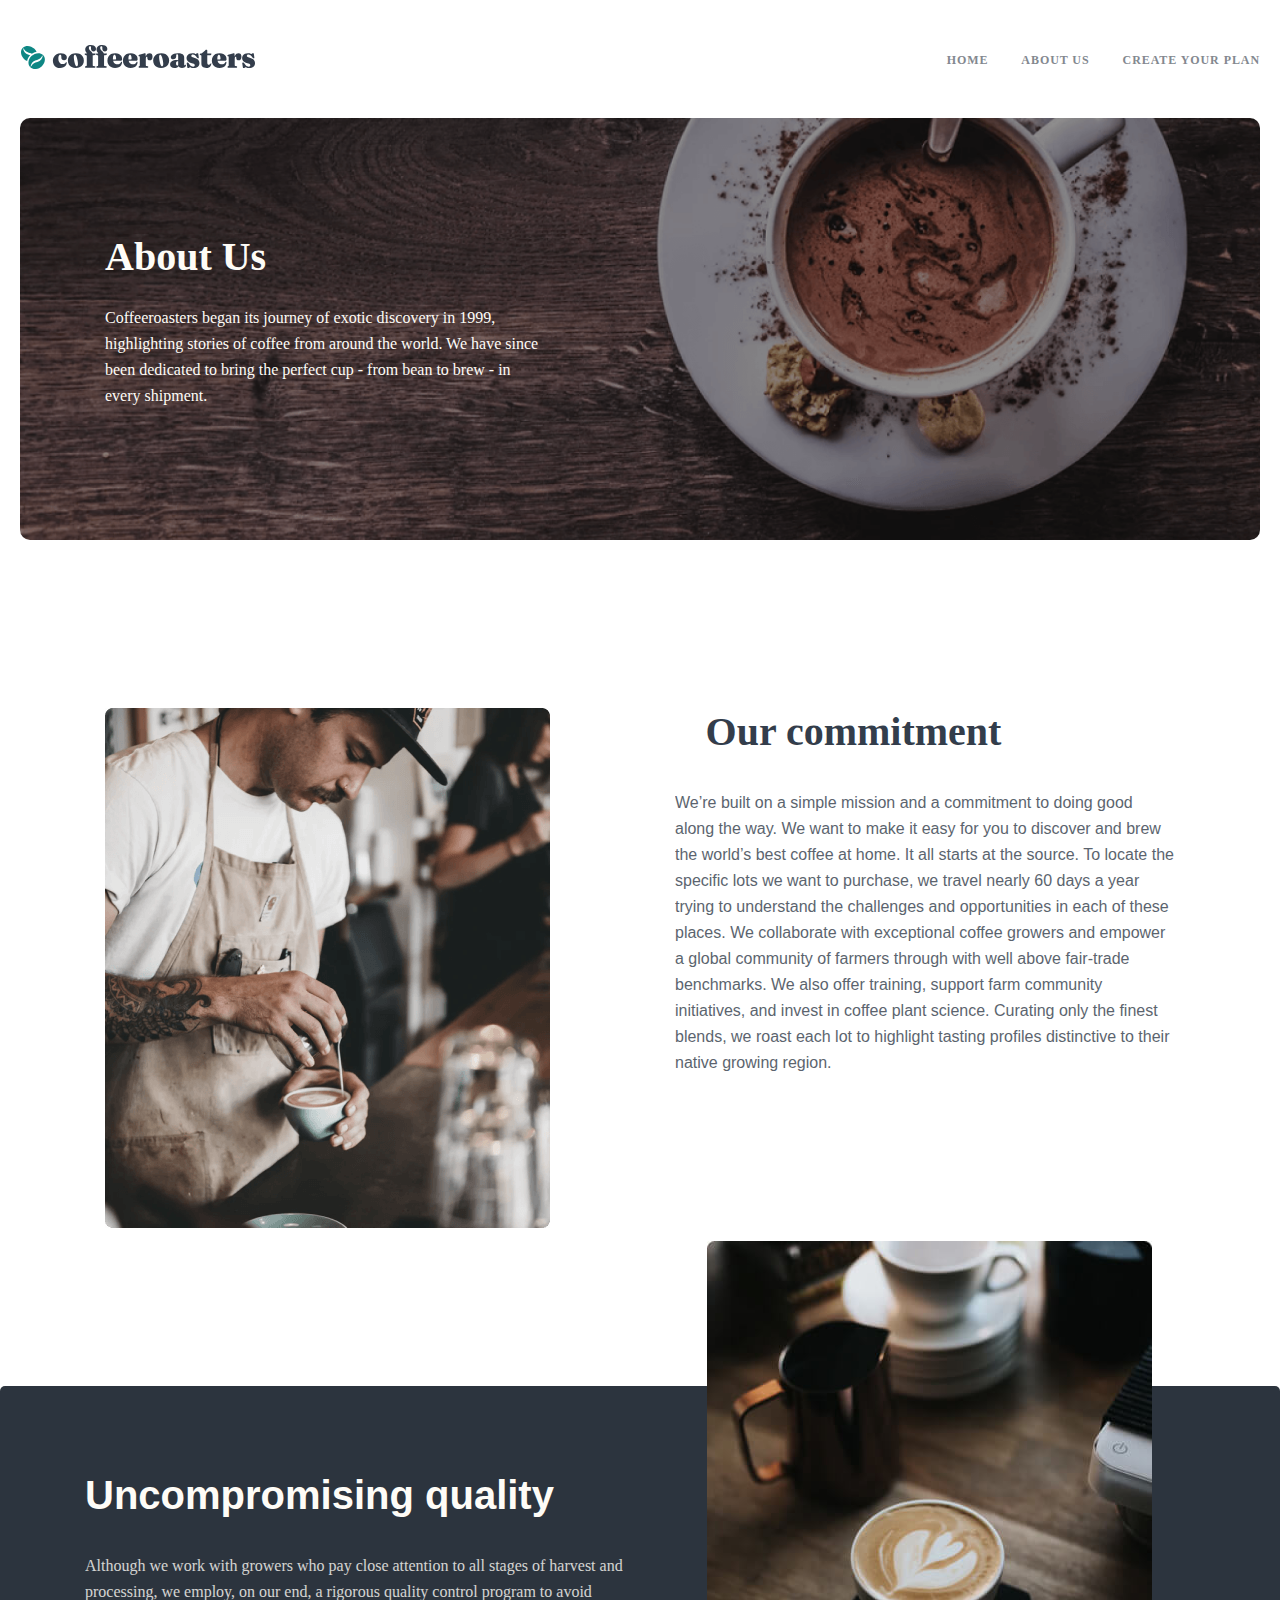
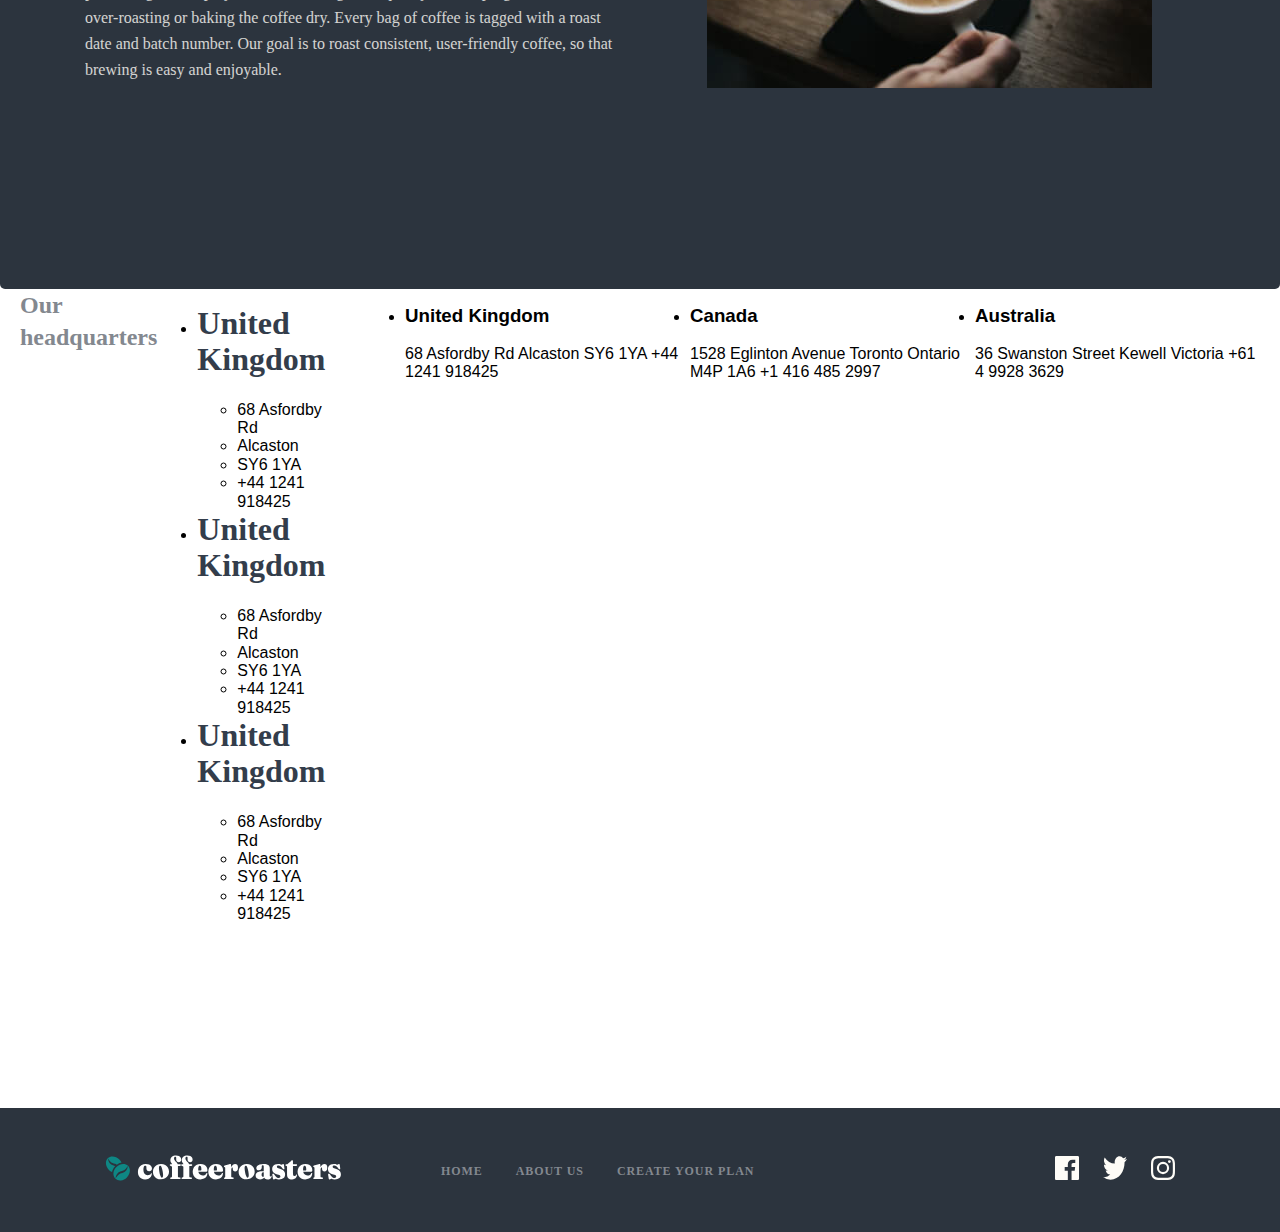
==== commit 5d60eec4: "changing no coment" ====
--- a/about.html
+++ b/about.html
@@ -55,7 +55,7 @@
         
         <!-- Intro -->
         
-        <!-- <section class="intro">
+        <section class="intro">
             <div class="container">
                 <div class="intro__inner">
                     <h1 class="intro__heading">About Us</h1>
@@ -68,13 +68,13 @@
                     </p>
                 </div>
             </div>
-        </section>  -->
-        
-        <!-- <section class="commitment">
-            <div class="container">
-                <picture> -->
+        </section>  
+        
+         <section class="commitment">
+            <div class="container">
+                <picture> 
                     <!-- <source media="(max-width:768px )" srcset="./"> -->
-                    <!-- <source media="(max-width:768px )" srcset="./images/about-tablet2.png">
+                    <source media="(max-width:768px )" srcset="./images/about-tablet2.png">
                     
                     <img 
                     class="commitment__image" 
@@ -104,11 +104,11 @@
                 
                 
             </div>
-        </section>   -->
+        </section>   
         
         <!-- Quality -->
         
-        <!-- <section class="quality">
+         <section class="quality">
             <div class="container">
                 <div class="quality__info">
                     <h2 class="quality__heading">Uncompromising quality</h2>
@@ -124,7 +124,7 @@
                 </div>
                 <div class="quality_img"></div>
             </div>  
-        </section>  -->
+        </section>  
         
         <!--  Our headquarters  -->
         
@@ -166,7 +166,7 @@
                </ul>
                 
 
-            <!-- <div class="content"></div>
+            <div class="content"></div>
                 <ul class="headquarters__sub__list">
                     <li class="headquarters__sub__item">
                         <h3 class="headquarters__sub__heading">United Kingdom</h3>
@@ -198,13 +198,13 @@
                             +61 4 9928 3629
                         </p>
                     </li>
-                </ul> -->
+                </ul> 
             </section>
         </main>
         
         <!-- Footer -->
         
-        <!-- <footer class="footer">
+         <footer class="footer">
             <div class="container">
                 <div class="footer__inner">
                     <a class="logo-link" href="./index.html">
@@ -216,10 +216,10 @@
                         height="26"
                         >
                     </a>
-                -->
+                
                 <!-- Nav -->
                 
-                <!-- <nav class="nav">
+                 <nav class="nav">
                     <ul class="nav__list">
                         <li class="nav__item">
                             <a class="nav__link" href="./index.html">HOME</a>
@@ -231,11 +231,11 @@
                             <a class="nav__link" href="/creat.html">Create your plan</a>
                         </li>
                     </ul>
-                </nav> -->
+                </nav> 
                 
                 <!-- Socials -->
                 
-                <!-- <ul class="socials">
+                <ul class="socials">
                     <li class="socials__item">
                         <a class="socials__link" href="#">
                             <img
@@ -269,7 +269,7 @@
                 </ul>
             </div>
         </div>
-    </footer> -->
+    </footer> 
     
     <script src="./main.js"></script>
 </body>
